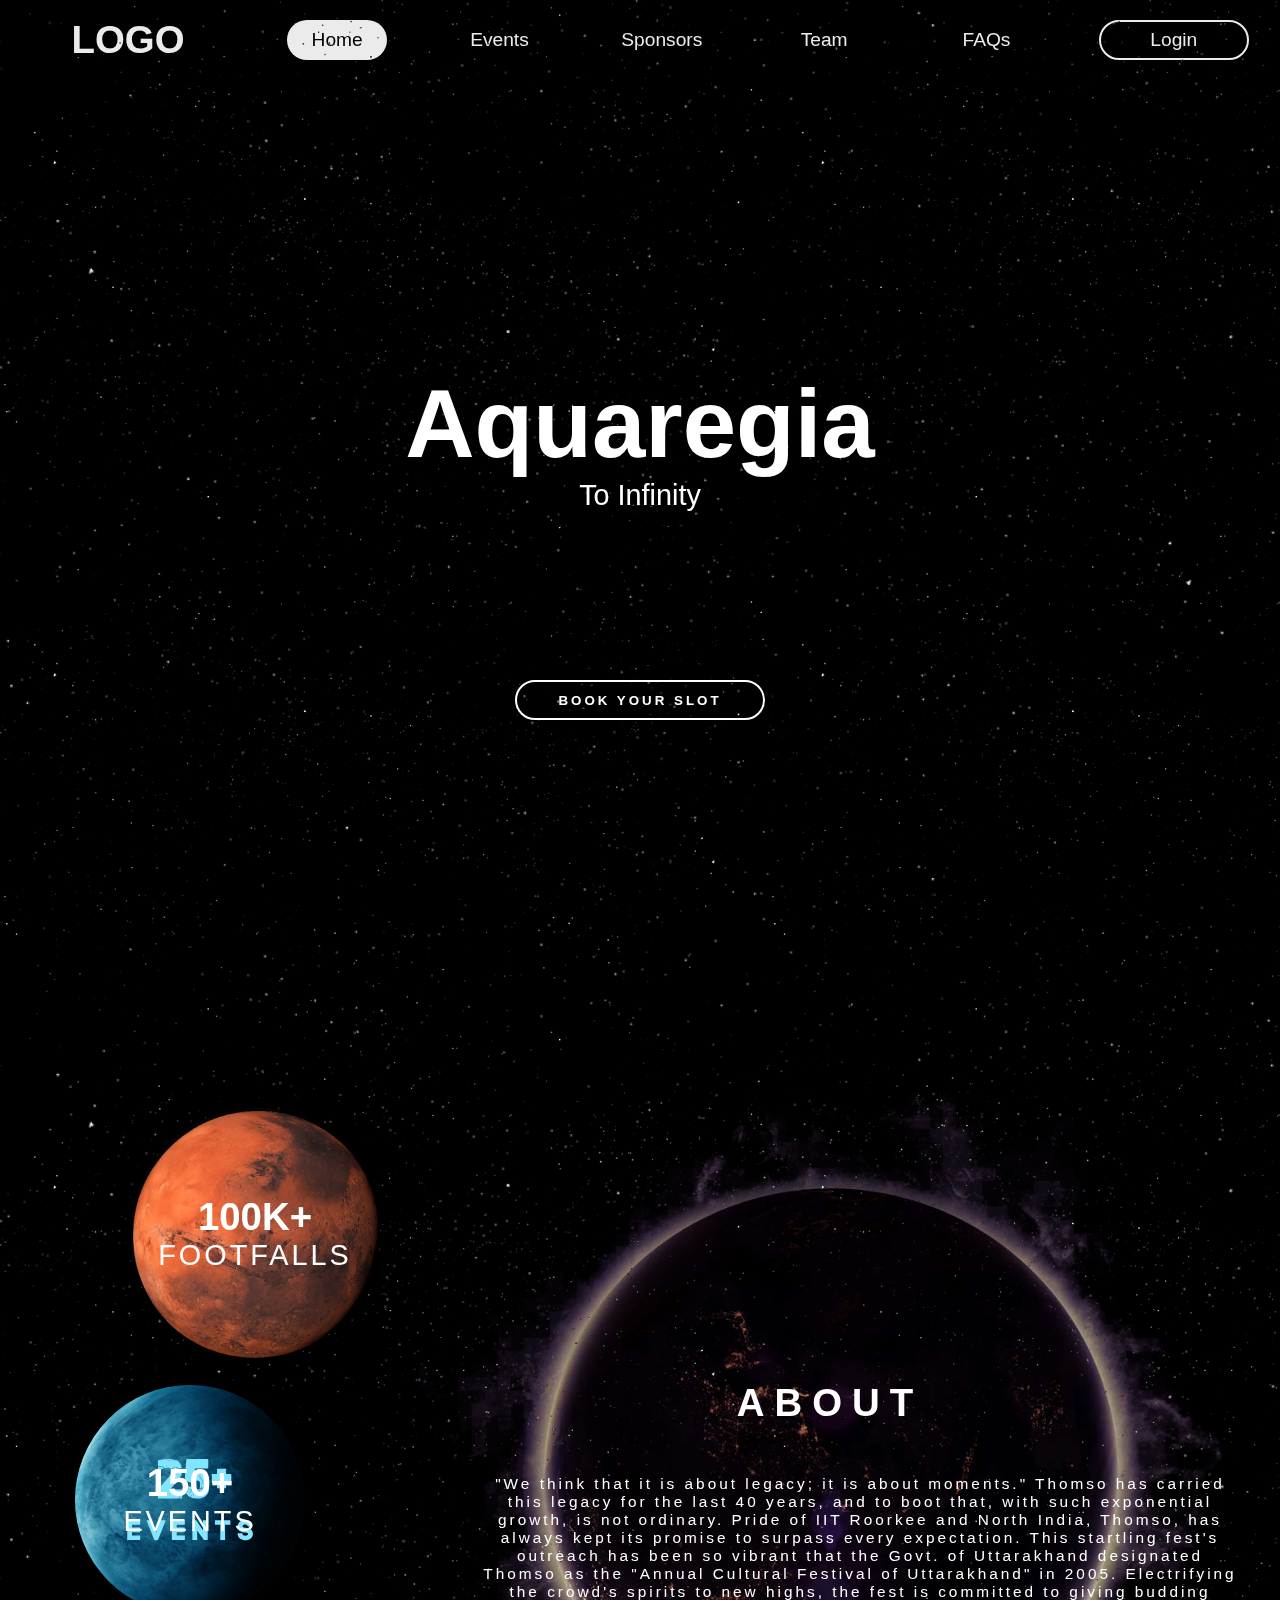
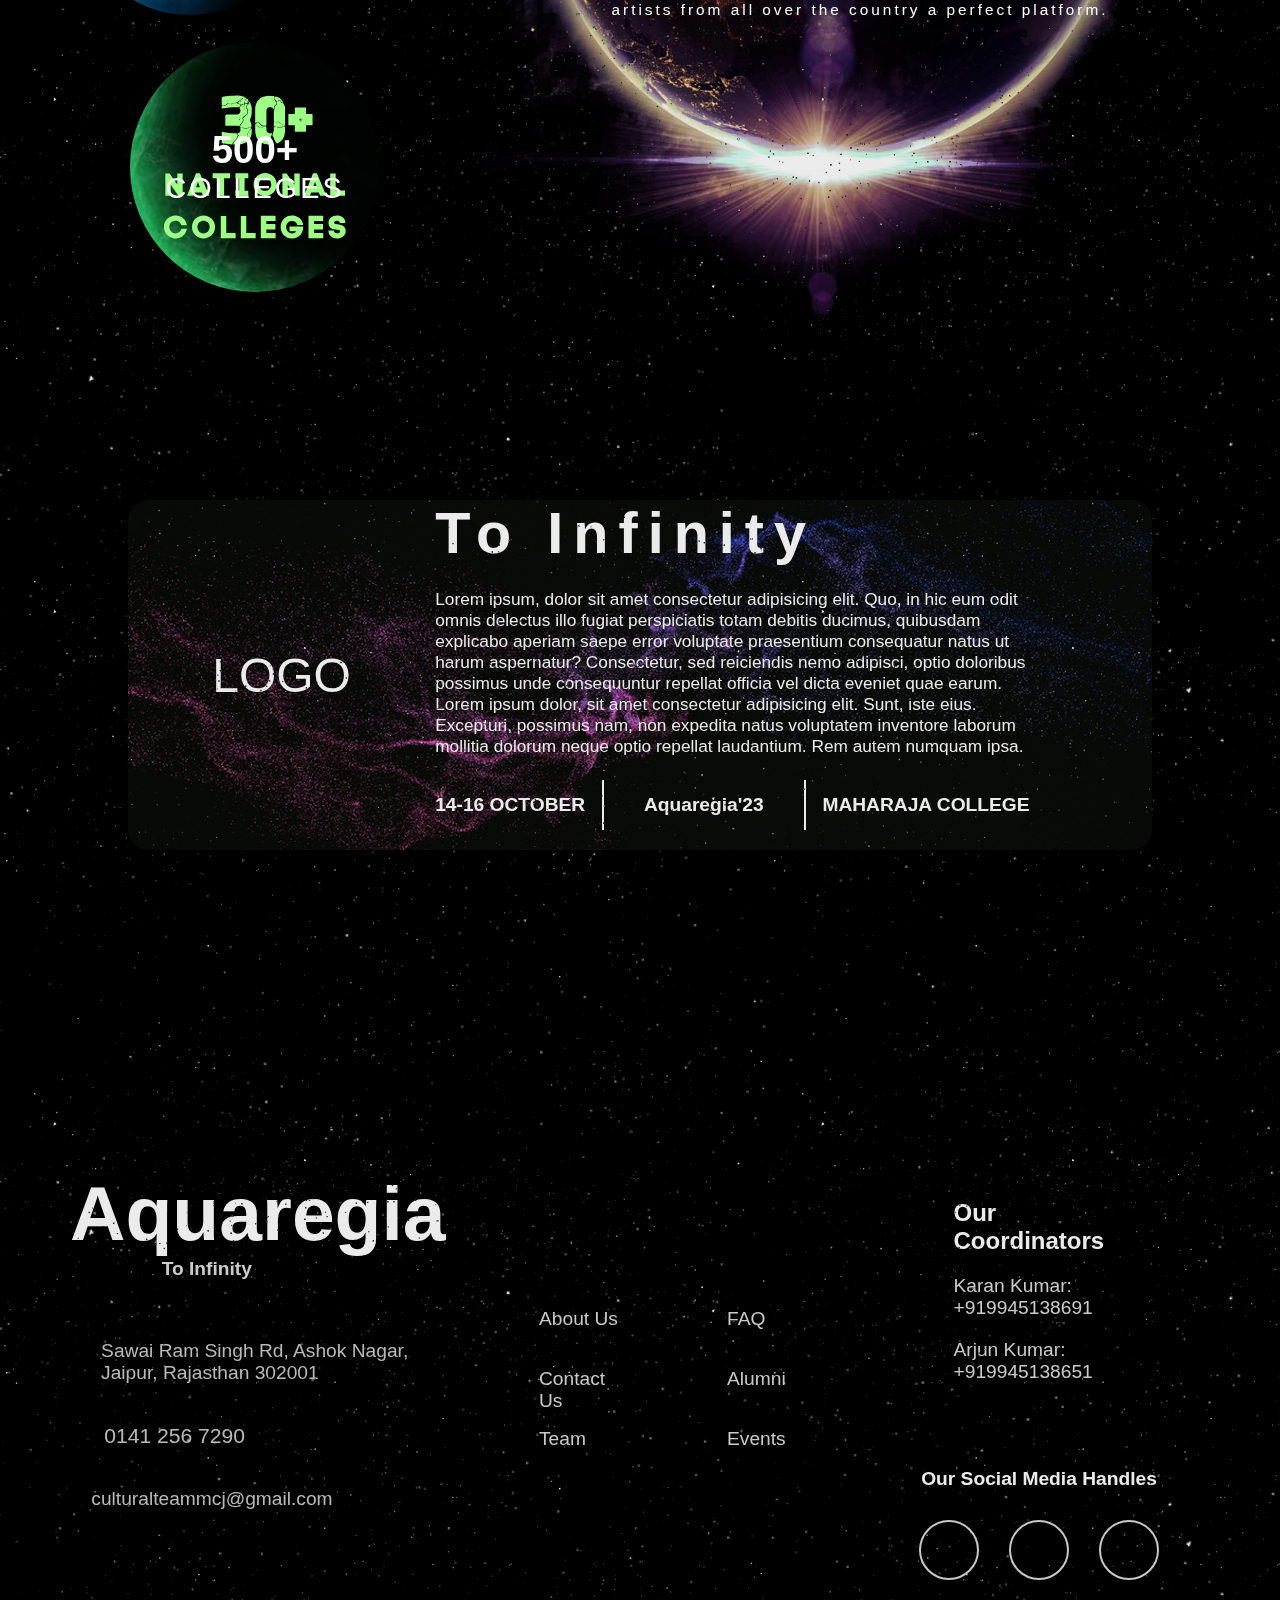
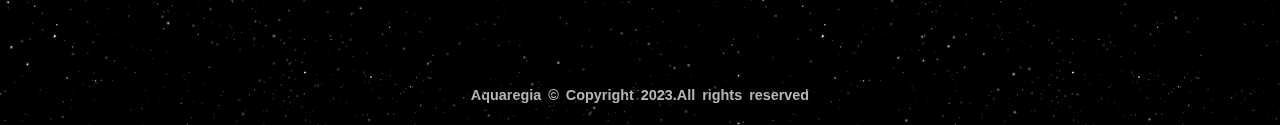
==== index.html @ 54df7da2 "Initial commit" ====
<!DOCTYPE html>
<html lang="en">

<head>
    <meta charset="UTF-8">
    <meta http-equiv="X-UA-Compatible" content="IE=edge">
    <meta name="viewport" content="width=device-width, initial-scale=1.0, user-scalable=no">
    <meta name="theme-color" content="black">
    <title>Aquaregia'23</title>
    <link rel="icon" type="image/x-icon" href="faviconjpground.png">
 
    <!-- stylesheet -->
    <link rel="stylesheet" href="style.css">
    <!-- fontawesome -->
    <link rel="stylesheet" href="https://use.fontawesome.com/releases/v5.15.4/css/all.css"
        integrity="sha384-DyZ88mC6Up2uqS4h/KRgHuoeGwBcD4Ng9SiP4dIRy0EXTlnuz47vAwmeGwVChigm" crossorigin="anonymous" />

    <link rel="stylesheet" href="https://fonts.googleapis.com/css?family=Sofia">
    <!-- swiper js -->
    <link rel="stylesheet"
  href="https://cdn.jsdelivr.net/npm/swiper@8/swiper-bundle.min.css"/>


</head>

<body>
    <div class="bodybackground" id="bodybackground"></div>
    <div class="bodyforeground" id="bodyforeground"></div>
    <header>
        <div id="preloader">
            <div id="infinity-logo"></div>
        </div>

       <!-- navbar section stars from here -->
        <nav id=navBar>
            <div class="logo">LOGO</div>
            <div class="tabs">
                <ul class="tabs_button">
                    <a href="index.html"><li id="home">Home</li></a>
                    <a href="events.html"><li id="events">Events</li></a>
                    <a href="sponsors.html"><li id="sponsors">Sponsors</li></a>
                    <a href="team.html"><li id="team">Team</li></a>
                    <a href="FAQs.html"><li id="faqs">FAQs</li></a>
                    <a href="login.html"><button class="loginbtn">Login</button></a>

                </ul>

                <div class="hamburger" id="hamburger">
                    <button id="hamburger-button" onclick="hamburgerMenu()">
                        <span class="burger-bar" id="burger-bar1"></span>
                        <span class="burger-bar" id="burger-bar2"></span>
                        <span class="burger-bar" id="burger-bar3"></span></button>
                </div>



            </div>
        </nav><!-- navbar section ends here -->
        <!-- mobile  toggle menu -->
        <div>
            <ul class="tabs_button2" id="tabs_button2">
                <a href="index.html"><li class="tabsbuttonclass" id="homeformobilenav">Home</li></a>
                <a href="events.html"><li class="tabsbuttonclass" id="eventsformobilenav">Events</li></a>
                <a href=""><li class="tabsbuttonclass" id="sponsorsformobilenav">Sponsors</li></a>
                <a href=""><li class="tabsbuttonclass" id="teamformobilenav">Team</li></a>
                <a href="FAQs.html"><li class="tabsbuttonclass" id="faqsformobilenav">FAQs</li></a>

                <div class="loginbtndiv">
                    <a href="login.html"><button class="loginbtnformobilenav">Login</button></a>
                </div>

            </ul>
        </div>
        <!-- mobile  toggle menu ends here-->
    </header> <!-- header ends here -->
    <main>
        <!-- Aquaregia title starts -->
        <div class="aquaregiaTitleContainer">
            <span id="aquaregiaTitle" >Aquaregia</span>
            <span id="toInfinity" >To Infinity</span>
            <div class="book-slot-btn-container">
            <button id="bookSlotBtn">BOOK YOUR SLOT</button></div>
        </div> <!-- Aquaregia title ends here -->


        <!-- About main container section gola -->
        <div class="aboutMainContainer">

            <div id="bigFlex">
                <div id="flex1" >
                    <div id="infoCircle1"><span>100K+</span>
                        <p>FOOTFALLS</p>
                    </div>
                </div>
                <div id="flex2" >
                    <div id="infoCircle2"><span>150+ </span>
                        <p>EVENTS</p>
                    </div>
                </div>
                <div id="flex3" >
                    <div id="infoCircle3"><span>500+ </span>
                        <p>COLLEGES</p>
                    </div>
                </div>
            </div> <!-- bigflex ends-->
            <!-- about gola -->
            <div id="about">
                <div id="aboutCircle"><span>ABOUT</span>
                    <p>"We think that it is about legacy; it is about moments." Thomso has carried this legacy for the
                        last 40 years, and to boot that, with such exponential growth, is not ordinary. Pride of IIT
                        Roorkee and North India, Thomso, has always kept its promise to surpass every expectation. This
                        startling fest's outreach has been so vibrant that the Govt. of Uttarakhand designated Thomso as
                        the "Annual Cultural Festival of Uttarakhand" in 2005. Electrifying the crowd's spirits to new
                        highs, the fest is committed to giving budding artists from all over the country a perfect
                        platform.</p>
                </div>
            </div><!-- about gola -->

        </div> <!-- About main container section gola -->
      
      

        <div class="two-Lines-About-Aquaregia-Theme-Container">
            <div class="two-Lines-Sub-Div">
                <div class="two-Lines-Sub-Div-Logo">LOGO</div>
                <div class="two-Lines-Sub-Div-Description-main-div">
                    <p id="two-Lines-Sub-Div-Title">To Infinity</p>
                    <p id="two-Lines-Sub-Div-Description">Lorem ipsum, dolor sit amet consectetur adipisicing elit. Quo,
                        in hic eum odit omnis delectus illo fugiat perspiciatis totam debitis ducimus, quibusdam
                        explicabo aperiam saepe error voluptate praesentium consequatur natus ut harum aspernatur?
                        Consectetur, sed reiciendis nemo adipisci, optio doloribus possimus unde consequuntur repellat
                        officia vel dicta eveniet quae earum. Lorem ipsum dolor, sit amet consectetur adipisicing elit.
                        Sunt, iste eius. Excepturi, possimus nam, non expedita natus voluptatem inventore laborum
                        mollitia dolorum neque optio repellat laudantium. Rem autem numquam ipsa.</p>
                    <ul id="two-Lines-Sub-Div-ul">
                        <li id="two-Lines-Sub-Div-li1">14-16 OCTOBER</li>
                        <li id="two-Lines-Sub-Div-li2">Aquaregia'23</li>
                        <li id="two-Lines-Sub-Div-li3">MAHARAJA COLLEGE</li>
                    </ul>
                </div> <!-- two-Lines-Sub-Div-Description-main-div -->
            </div> <!-- two-Lines-Sub-Div -->
        </div> <!-- two-Lines-About-Aquaregia-Theme-Container -->
 
    </main>
    <footer>
        <!-- footer stars from here -->
        <button class="fas" id="backtotopbutton" onclick="scrolltoTopfunction()">
            <!-- &#8593;-->
        </button>

        <div class="footer-container">
            <div class="footer-top">
            <div class="aquaregia-details-container">
                <div class="aquaregia-title-div"><article>Aquaregia</article><p>To Infinity</p></div>
                <div class="location-div"><i class="fas fa-map-marker-alt"></i><a href="https://www.google.com/maps/dir//google+maps+maharaja+college+jaipur/data=!4m6!4m5!1m1!4e2!1m2!1m1!1s0x396db7d096b8b3a7:0xb424aabfef8c1132?sa=X&ved=2ahUKEwj88ubt5p38AhXkSGwGHWy2AkgQ9Rd6BAhcEAQ" target="_blank">Sawai Ram Singh Rd, Ashok Nagar, Jaipur, Rajasthan 302001</a></div>
                <div class="call-div"><i class="fas fa-phone-alt"></i><a href="tel:+9101412577290">0141 256 7290</a></div>
                <div class="gmail-div"><a href="mailto:culturalteammcj@gmail.com"><i class="far fa-envelope">&nbsp;&nbsp;&nbsp;&nbsp;</i>culturalteammcj@gmail.com</a></div>
            </div>

            <div class="footer-tabs-container">
                 <ul>
                    <li><a href="About Us/aboutus.html" target="_blank">About Us</a></li>

                    <li ><a href="FAQs.html"target="_blank">FAQ</a></li>

                    <li><a href="" target="_blank">Contact Us</a></li>
                    <li class="repeated-tabs"><a href="" target="_blank">Alumni</a></li>


                    <li class="repeated-tabs"><a href="Team/team.html"target="_blank">Team</a></li>
                    <li class="repeated-tabs"><a href="events.html"target="_blank">Events</a></li>
                 </ul>
            </div>
            <div class="social-media-container">
                <div class="coordinators-container">
                       <p class="coordinators-heading-text">Our Coordinators</p>
                        <p class="coordinators-name">Karan Kumar: </p>
                        <article class="number">+919945138691</article>
                        <p class="coordinators-name">Arjun Kumar: </p>
                        <article class="number">+919945138651</article>
                </div>

                <div class="social-media-logo-container-mini">
                    <article class="social-media-heading-text">Our Social Media Handles</article>
                <div class="social-media-gola">
                <a href=""><div class="social-media-logo youtube">
                    <i class="fab fa-youtube"></i>
                </div></a>
                <a href=""><div class="social-media-logo instagram">
                    <i class="fab fa-instagram"></i>
                </div></a>
                <a href=""><div class="social-media-logo facebook">
                    <i class="fab fa-facebook"></i>
                </div></a>
            </div>
        </div>
              

            </div>
        </div>
        <div class="footer-bottom">
            <article>Aquaregia &#169; Copyright 2023.All rights reserved</article>
        </div>
        </div>
    </footer> <!-- footer ends from here -->

</body>
<script src="script.js"></script>

<script>
    AOS.init();
  
</script>


</html>
---- style.css ----
* {
    box-sizing: border-box;
    margin: 0;
    padding: 0;
}

*::selection {
    background-color: transparent;
}

*::-moz-selection {
    background: transparent;
}
 
* {
    -webkit-user-select: none;
    -moz-user-select: none;
    -ms-user-select: none;
    user-select: none;

}

* {
    -webkit-tap-highlight-color: transparent;
}

html {
    font-size: 62.5%;
    scroll-behavior: smooth;
}
:root{
    font-family: Whitney, -apple-system, BlinkMacSystemFont, Segoe UI, Roboto, Helvetica, Arial, sans-serif;
    cursor:default;
}

body {
    z-index: 1;
    background-color: rgba(0, 0, 0, 0.034);
    overflow-x: hidden;
    background-size: 60%;
    position: relative;
    height: 100%;
}
.bodyforeground{
    position: absolute;
    left: 0px;
    top: 0px;
    background-color: rgba(0, 0, 0, 0);
    z-index: 0;
    width: 100%;
    height: 100%;
    background-image: url(Stars-background-dark-png.png);
    background-size: 60%;
}
.bodybackground{
    position: absolute;
    left: 0px;
    top: 0px;
    background-color: rgb(0, 0, 0);
    z-index: -1;
    width: 100%;
    height: 100%;
    background-image: url(Stars-background-dark-png.png);
    background-size: 100%;
}
 #preloader {
    background-color: black;
    height: 100%;
    width: 100%;
    position: fixed;
    z-index: 99999;
    display: flex;
    align-items: center;
    justify-content: center;
    overflow-y: hidden;
} 
#infinity-logo{
    background-image: url(infinity-logo-png.svg);
    background-size: 100%;
    background-repeat: no-repeat;
    background-position: center ;
    /* mix-blend-mode: difference; */
    width: 100px;
    height: 100px;
    
    /* background-color: red; */

    
    /* filter:drop-shadow(0px 0px 2px rgb(214, 202, 250))
    drop-shadow(0px 0px 5px rgb(151, 116, 255))
    drop-shadow(0px 0px 10px rgb(116, 71, 251))
    drop-shadow(0px 0px 15px rgba(64, 0, 255, 0.81)); */
}

/* after clicking hamburger icon scrolling will disable */
.stopscrolling{
    overflow: hidden;
}
/* after clicking hamburger icon scrolling will disable */

#navBar {
    display: flex;
    flex-direction: row;
    height: 80px;
}
.logo {
    width: 20%;
    display: flex;
    align-items: center;
    justify-content: center;
    font-size: 4rem;
    font-family: Whitney, -apple-system, BlinkMacSystemFont, Segoe UI, Roboto, Helvetica, Arial, sans-serif;
    font-weight: 600;
    color: white;
}

.tabs {
    background-color: transparent;
    width: 80%;
    height: 100%;
}
.tabs_button {
    display: flex;
    align-items: center;
    justify-content: space-around;
    text-align: center;
    height: 100%;
    background-color: transparent;
    text-decoration: none;
    list-style: none;
    font-size: 2rem;
    font-family: Whitney, -apple-system, BlinkMacSystemFont, Segoe UI, Roboto, Helvetica, Arial, sans-serif;
    cursor: pointer;
    color: white;
}
.tabs_button a{
    text-decoration: none;
    color: white;
}
.tabs_button2 a{
    text-decoration: none;
    color: white;
}
.tabs_button2 {
    display: none;
}

.tabs_button li {
    padding: 5px 15px;
    background-color: transparent;
    height: 40px;
    width: 100px;
    text-align: center;
    display: flex;
    align-items: center;
    justify-content: center;
}

#home{
    background-color: white;
    color: black;
    border-radius: 20px;
}
.tabs_button li:hover {
    background-color: white;
    color: black;
    border-radius: 20px;
}
.tabs_button2 li:hover {
    background-color: #ddd;
    color: black;
    border-radius: 20px;
}

.loginbtn {
    font-size: 2rem;
    border: 2px solid white;
    border-radius: 20px;
    height: 40px;
    width: 150px;
    color: white;
    background-color: transparent;
}

.loginbtn:hover {
    background-color: white;
    color: black;
}

.aquaregiaTitleContainer {
    display: flex;
    flex-direction: column;
    align-items: center;
    justify-content: center;
    height: 80vh;
    background-image: url(infinity-sign-pc.gif);
    background-repeat: no-repeat;
    background-size: 100%;
    background-position: center;
    mix-blend-mode:lighten;
    position: relative;
}

#aquaregiaTitle {
    font-size: 10rem;
    color: white;
    font-weight: 800;
    mix-blend-mode: difference;
    
}

#toInfinity {
    font-size: 3rem;
    font-weight: 500;
    color: white;
    mix-blend-mode: difference;
}

.book-slot-btn-container{
    position: absolute;
    bottom: 0;
    height: 200px;
    width: 100%;
    display: flex;
    align-items: center;
    justify-content: center;
}
#bookSlotBtn {
    width: 250px;
    height: 40px;
    background-color: transparent;
    border: 2px solid white;
    border-radius: 20px;
    letter-spacing: 3px;
    color: white;
    transition-duration: .2s;
    font-weight: 600;
    mix-blend-mode: difference;
}

#bookSlotBtn:hover {
    background-color: white;
    color: black;
    transform: scale(1.05);

}

.aboutMainContainer {
    margin-top: 300px;
    width: 100%;
    height: 800px;
    display: flex;
}



#bigFlex {
    display: flex;
    flex-direction: column;
    width: 40%;
    height: 100%;


}

#flex1,
#flex3 {
    height: 33.33%;
    display: flex;
    align-items: center;
    justify-content: flex-end;
}

#flex2 {
    height: 33.33%;
    align-items: center;
    display: flex;
    justify-content: center;
    overflow: visible;
    z-index: 99;
}


#infoCircle1{
    background-image: url(redPlanet\ \(2\).svg);
    background-position: center;
    background-size: 103%;
    background-repeat: no-repeat;
    /* border: 10px solid black; */
}
#infoCircle2{
    background-image: url(bluePlanet.svg);
    background-position: center;
    background-size: 105%;
    background-repeat: no-repeat;
    border: 10px solid black;
}
#infoCircle3{
    background-image: url(greenPlanet.svg);
    background-position: center;
    background-size: 120%;
    background-repeat: no-repeat;
    /* border: 10px solid rgb(229, 0, 0); */
}
#infoCircle1 ,
#infoCircle2 ,
#infoCircle3  {
    height: 250px;
    width: 250px;
    backdrop-filter: blur(7px);
    background-color:rgba(250, 250, 250, 0.015);
    text-align: center;
    display: flex;
    flex-direction: column;
    align-items: center;
    justify-content: center;
    border-radius: 50%;
    transition-duration: .5s;
}
#infoCircle1:hover {
    transform:translate(-10px,-10px);
    transition-duration: .5s;
}
#infoCircle2:hover {
    transform:translate(-10px,0px);
    transition-duration: .5s;
}
#infoCircle3:hover  {    
    transform:translate(-10px,10px);
    transition-duration: .5s;

}
#infoCircle1 span,
#infoCircle2 span,
#infoCircle3  span{
    font-size: 4rem;
    font-weight: 700;
    color: white;
}
#infoCircle1 p,
#infoCircle2 p,
#infoCircle3 p{
    font-size: 3rem;
    letter-spacing: 3px;
    font-weight: 500;
    color: white;
}

#about {
    width: 80%;
    height: 100%;
    display: flex;
    align-items: center;
    justify-content: center;

}

#aboutCircle {
   
    height: 900px;
    width: 900px;
    border-radius: 50%;
    display: flex;
    flex-direction: column;
    align-items: center;
    justify-content: center;
    transition-duration: .5s;
    position: relative;
    text-align: center;
   
}

#aboutCircle:hover{
    transform: scale(1.1);
    transition-duration: .5s;
    /* rotate: -5deg; */
    
}
#aboutCircle::before{
    content:"";
    height:100%;
    width:100%;
    border-radius: 50%;
    transition-duration: .5s;
    position: absolute;
    z-index: -1;
    background-image: url(pngwing.com.png);
    background-position: center;
    background-size: cover;
    background-repeat: no-repeat;

}

@keyframes blackHoleSpin{
    0%{
        transform:  rotate(0deg);
    }
    100%{
        transform: rotate(360deg);
    }
}
#aboutCircle:hover::before{
    transform: scale(1.1);
    transition-duration: .5s;
    rotate: -2deg;
        animation: blackHoleSpin 400s linear infinite;
    animation-fill-mode: forwards;
}
#aboutCircle span{ 
    font-size: 4rem;
    font-weight: 800;
    color: white;
    margin-bottom: 50px;
    letter-spacing: 10px;
}
#aboutCircle p{
    font-size: 1.6rem;
    padding-left: 100px;
    padding-right: 40px;
    color: white;
    font-weight: 100;
    letter-spacing: 3px;
 }

.majorAttractionsMaincontainer{
    width: 100%;
    height: fit-content;
    margin-top: 200px;
    padding-right: 40px;
}

#major-attraction-smallnavbar::-webkit-scrollbar{
    display: none;
}
#navbar-tabs::-webkit-scrollbar{
    display: none;
}
#major-attraction-smallnavbar{
    scrollbar-width: none;
    -ms-overflow-style: none;
}
#navbar-tabs{
    display: flex;
    align-items: center;
    justify-content: space-evenly;
    list-style: none;

    scrollbar-width: none;
    -ms-overflow-style: none;
}
#navbar-tabs li{
    font-size: 2.5rem;
    color: white;
    font-weight: 200;
    padding: 2px 15px;
    cursor: pointer;
    border: 1px solid transparent;
    border-radius: 0;
}
#navbar-tabs li:hover{
    border: 1px solid white;
    color: white;

}


#attraction-slider{
margin-top: 34px;
    height: 100%;
    display: flex;
    align-items: center;
    justify-content: space-evenly;
    overflow-x: scroll;
    gap: 30px;
    scroll-snap-type: x mandatory;
    scrollbar-width: none;
    -ms-overflow-style: none;
}

.image-div{
   width: fit-content;
   height: fit-content;
   scroll-snap-align: start;
}
.image-div img{
    height: 300px;
    transition-duration: 0.3s;
   
}
.image-div img:hover{
    transform:scale(1.05);
   
}
#attraction-slider::-webkit-scrollbar{
    display: none;
}
.active-tab{
    border: 1px solid white;
    color: white;
}
.two-Lines-About-Aquaregia-Theme-Container{
    margin-top: 200px;
  
    height: fit-content;
    display: flex;
    align-items: center;
    justify-content: center;
    width: 100%;
}
.two-Lines-Sub-Div{
    width: 80%;
    height: 350px;
    border-radius: 20px;
    background-image: url(pawel-czerwinski-W10XfpqLu4Y-unsplash.jpg);
    background-size: cover;
    background-position: center;
    display: flex;

}
.two-Lines-Sub-Div-Logo{
    width: 30%;
    font-size: 5rem;
    display: flex;
    align-items: center;
    justify-content: center;
    color: white;
}
.two-Lines-Sub-Div-Description-main-div{
    width: 60%;
    display: flex;
    flex-direction: column;
    justify-content: space-between;
    padding-right: 20px;
    padding-bottom: 20px;
   

}
#two-Lines-Sub-Div-Title{
    font-size: 6rem;
    width: 100%;
    color: white;
    font-weight: 600;
   font-family:Impact, Haettenschweiler, 'Arial Narrow Bold', sans-serif;
   letter-spacing: 10px;
  
}
#two-Lines-Sub-Div-Description{
    font-size: 1.8rem;
    color: white;
}
#two-Lines-Sub-Div-ul{
    list-style: none;
    display:flex;
    font-size: 2rem;
    color: white;
    justify-content: space-between;
    font-weight:700;
    width: 100%;
    height: 50px;
    align-items: center;
}
#two-Lines-Sub-Div-ul li{
    height: 100%;
    text-align: center;
    display: flex;
    align-items: center;
}
#two-Lines-Sub-Div-li1{
    padding-left: 0px;
}
#two-Lines-Sub-Div-li2{
    border-left: 2px solid white;
    border-right: 2px solid white;
      padding: 0px 40px;
}
footer{
    /* background-image: url(kasra-assadian-QTiQ4ujnKeg-unsplash.jpg); */
    background-repeat: no-repeat;
    background-size: cover;
    background-position: center;
}
.footer-container{
    margin-top: 200px;
    width: 100%;
    height: 75vh;
    display: flex;
    flex-direction: column;
    padding: 0px 70px;
    /* backdrop-filter: blur(5px); */
}
.footer-top{
    width: 100%;
    height: 95%;
    display: flex;
    flex-direction: row;
    align-items: center;
    justify-content: space-between;
    padding-top: 50px;

}
.aquaregia-details-container{
    display: flex;
    flex-direction: column;
    width: 30%;
    height: 100%;
    gap: 40px;
}
.aquaregia-title-div{
    width: 100%;
    height: 200px;
    display: flex;
    flex-direction: column;
    align-items: flex-start;
    justify-content: flex-end;
    padding-bottom: 20px;
    
}
.aquaregia-title-div article{
    width: 100%;
    font-size: 8rem;
    color: white;
    font-weight: 800;
    color: rgb(255, 255, 255);
}
.aquaregia-title-div p{
    width:80%;
    display: flex;
    align-items: center;
    justify-content: center;
    font-size: 2rem;
    font-weight: 700;
    color: #ddd;
}
.location-div{
    width: 100%;
    display: flex;
    height: fit-content;
}
.location-div a{
    text-decoration:none ;
    font-size: 2rem;
    color: rgb(201, 201, 201);
    width: fit-content;

}
.location-div a:hover{
    text-decoration: underline;
    color: white;
}

.location-div i,.call-div i,.gmail-div i{
    width: 10%;
    height: fit-content;
    font-size: 2rem;
    color: white;
}

.call-div{
    width: 100%;
    display: flex;
    align-items: center;
}
.call-div a{
    text-decoration: none;
    font-size: 2.2rem;
    color: rgb(201, 201, 201);
}
.call-div a:hover{
    text-decoration:underline;
    color: white;
}
.gmail-div{
    width: 100%;
    align-items: center;

}
.gmail-div a{
    text-decoration: none;
    color: rgb(201, 201, 201);
    font-size: 2rem;
}
.gmail-div a:hover{
    text-decoration:underline;
    color: white;
}
.footer-tabs-container{
    width: 40%;
    height: 100%;
    display: flex;
    align-items: center;
    justify-content: center;
    padding-left:80px ;
}
.footer-tabs-container ul{
    width: 100%;
    display: flex;
    align-items: center;
    justify-content: space-between;
    flex-wrap: wrap;
    gap: 0px;
}
.footer-tabs-container ul li{
    list-style: none;
    width: 50%;
    display: flex;
    align-items: center;
    justify-content: center;
    margin: 15px 0px;
 
}
.footer-tabs-container ul li a{
    width: 50%;
    height: 30px;
    color: rgb(201, 201, 201);
    text-decoration: none;
    font-size: 2rem;
    font-weight: 500;
    position: relative;
}
.footer-tabs-container ul li a:before{
    content: "";
    height: 1px;
    background-color: rgb(215, 215, 215);
    position: absolute;
    width: 100px;
    left: 0;
    bottom: 0;
    transform: scale(0);
    transition-duration: .5s;
    transform-origin: left;
}
.footer-tabs-container ul li a:hover{
    color: white;
}
.footer-tabs-container ul li a:hover::before{
    transform: scale(1);
    transition-duration: .5s;
}



.social-media-container{
    width: 30%;
    height: 100%;
    display: flex;
    flex-direction:column;
    align-items: center;
    justify-content: center;
}
.coordinators-container{
    width: 100%;
    height: 50%;
    width:100%;
    display: flex;
    flex-direction: column;
    align-items:center;
    justify-content: flex-end;
}

.coordinators-heading-text{
    color: white;
    font-size: 2.5rem;
    font-weight: 600;
    width: 50%;

}
.coordinators-name{
    color: #ddd;
    font-size: 2rem;
    width: 50%;
    padding-top: 20px;

}
.number{
    color: #ddd;
    font-size: 2rem;
    width: 50%;

}
.social-media-container a{
    text-decoration: none;
}

.social-media-logo i{
    color: rgb(200, 200, 200);
    font-size: 2rem;
}
.social-media-logo{
    width: 60px;
    height: 60px;
    display: flex;
    align-items: center;
    justify-content: center;
    border-radius: 50%;
    border: 2px solid rgb(200, 200, 200);
    position: relative;

}
.social-media-heading-text{
    font-size: 2rem;
    font-weight: 600;
    color: white;
}
.social-media-logo-container-mini{
    display: flex;
    flex-direction: column;
    width: 100%;
    height: 50%;
    align-items: center;
    justify-content: center;
    gap: 30px;
}
.social-media-gola{
    display: flex;
    align-items: center;
    justify-content: center;
    gap: 30px;
}
.youtube:hover{
    background-color:	#FF0000;
}
.instagram:hover{
    background: linear-gradient(45deg,#405de6,#5851db,#833ab4,#c13584,#e1308c,#fd1d1d);
}
.facebook:hover{
    background-color: #2b4170;
    background: -moz-linear-gradient(top, #3b5998, #2b4170);
    background: -ms-linear-gradient(top, #3b5998, #2b4170);
    background: -webkit-linear-gradient(top, #3b5998, #2b4170);
}
.footer-bottom{
    width: 100%;
    height: 5%;
    display: flex;
    align-items: center;
    justify-content: center;
    padding: 30px;
}
.footer-bottom article{
    font-size: 1.5rem;
    color: rgb(197, 197, 197);
    font-weight: 700;
    word-spacing: 3px;
}
.hamburger{
    display: none;
}



#backtotopbutton{
    display: none;
    position: fixed;
    right: 20px;
    bottom: 20px;
    border-radius: 50%;
    border: none; 
    width: 8.5rem;
    height:8.5rem;
    font-size: 3rem;
    cursor: pointer;
    color: white;
    background-color: transparent;
    background-image: url(rocket-icon.svg);
    background-size: contain;
    font-family: Whitney, -apple-system, BlinkMacSystemFont, Segoe UI, Roboto, Helvetica, Arial, sans-serif;
    -webkit-font-smoothing: antialiased;
    /* box-shadow: 0px 5px 10px rgba(0, 0, 0, 0.585) ; */
    filter: drop-shadow(5px 10px 1px black);
    z-index: 101;
    text-align: center;
    transition: all .4s;
    
}

#backtotopbutton:hover{
    transform: translate(0px,-20px);
}
.major-attraction-title-for-mobile-div{
    width: 100%;
    height: fit-content;
    display: flex;
    align-items: center;
    justify-content: center;
    display: none;

}
#major-attraction-title-for-mobile{
    font-size: 3rem;
    color: white;
}
/* responsive code below*/
@media screen and (max-width:1920px) {
    html {
        font-size: 60%;
    }
    .bar1{
        -webkit-animation: slideranimation 20s ease-in-out infinite alternate;
        animation: slideranimation 20s ease-in-out infinite alternate;
    }
    .bar2{
        -webkit-animation: slideranimation2 20s ease-in-out infinite alternate;
        animation: slideranimation2 20s ease-in-out infinite alternate;
    }
    @keyframes slideranimation2 {
        0% {
            -webkit-transform: translateX(0);
            transform: translateX(0);
        }
        100% {
            -webkit-transform: translateX(-35%);
            transform: translateX(-35%);
        }
    }
    @keyframes slideranimation {
        0% {
            -webkit-transform: translateX(-35%);
            transform: translateX(-35%);
        }
        100% {
            -webkit-transform: translateX(0);
            transform: translateX(0);
        }
    }
}

@media screen and (max-width:1200px) {
    html {
        font-size: 60%;
    }
   
    #navbar-tabs{
        display: flex;
        align-items: center;
        justify-content: center;
        list-style: none;
        gap: 15px;

    }
    .two-Lines-Sub-Div{
        height: 400px;
    }
    .coordinators-heading-text{
        color: white;
        font-size: 2.5rem;
        font-weight: 600;
        width: 70%;
    
    }
    
}

@media screen and (max-width:998px) {
    html {
        font-size: 55%;
    }
    #navBar{
       position: relative;
    }
    .hamburger{
        /* display: block; */
        position: absolute;
        top: 0;
        right: 0;
        width: 10%;
        height: 100%;
        display: flex;
        align-items: center;
        justify-content: center;
        z-index: 9999;
    }
    #hamburger-button{
        font-size: 3rem;
        font-weight: 800;
        width: 4.5rem;
        height: 3.5rem;
        background-color: transparent;

        border: none;
        display: flex;
        flex-direction: column;
        align-items: center;
        justify-content: space-between;
    }
    .burger-bar{
        width: 100%;
        height:5px;
        background-color: white;
        border-radius: 0px;
        transition-duration: .3s;
    }
    .hamburger-animation1{
        transform: rotate(45deg);
        transition-duration: .3s;
        transform-origin: left;
        background-color: white;
    }
    .hamburger-animation2{
        width: 0;
        background-color: white;
        
    }
    .hamburger-animation3{
        transform: rotateZ(-45deg);
        transform-origin: left;
        transition-duration: .3s;
        background-color: white;
    
    }
    
 

   
   .tabs_button{
    display: none;
   }
   .tabs_button2{
    z-index: 999;
    padding-top:100px;
    height: 100%;
    width: 100%;
    position: fixed;
    top: 0;
    right: 0;
    display: none;
    background-color: black;
    color: white;
    text-decoration: none;
    list-style: none;
    font-size: 2rem;
    cursor: pointer;
    animation: dropdownlist .3s linear;
    
   }
   @keyframes dropdownlist {
    0% {
        height: 0;
    }
    
}
   .show{
    display: block;
   }
 
   .tabsbuttonclass{
    text-align: center;
    height: 40px;
    width: 100px;
    margin: auto;
    display: flex;
    align-items: center;
    justify-content: center;
    margin-top: 30px;
    color: white;
    animation: tabsdelay .2s ease;
    display: none;
   }
   @keyframes tabsdelay{
    0%{
    margin: -500px;
    /* display: none; */
   }
}
   .showmobiletabs{
    display: flex;
   }
   .loginbtndiv{
    margin-top: 30px;
    width: 100%;
    display: flex;
    align-items: center;
    justify-content: center;
   }
   .loginbtnformobilenav{
    font-size: 2rem;
    border: 2px solid white;
    border-radius: 20px;
    height: 40px;
    width: 150px;
    background-color: transparent;
    color: white;
   }
   .loginbtnformobilenav:hover{
    background-color: white;
    color: black;
   }
   #homeformobilenav{
    background-color: white;
    color: black;
    border-radius: 20px;
   }
   .aquaregiaTitleContainer{
    background-image: url(infinity-sign-gif-mobie.gif);
   }
    .aboutMainContainer {
        flex-direction: column-reverse;
        height: fit-content;
        width: 100%;
    }
    #about {

        width: 100%;
        display: flex;
        align-items: center;
        justify-content: center;
      

    }
    #bigFlex {
        display: flex;
        flex-direction: row;
        width: 100%;
        height: 400px;
    }
    #flex1,#flex2,#flex3{
        
        height: 100%;
        width: 33.33%;
    }
    #flex1,#flex3{
        display: flex;
        flex-direction: column;
        justify-content: flex-start;
    }
    #flex2{
    display: flex;
    flex-direction: column;
    justify-content: flex-end;
    }
    .footer-top{
        flex-direction: column;
        height: fit-content;
    }
    .aquaregia-details-container{
        width: 100%;
        height: fit-content;

        gap: 20px;
    }
    .aquaregia-title-div{
     
        display: flex;
        align-items: center;
        justify-content: center;
        height: fit-content;
    }
    .aquaregia-details-container i{
        width: 50px;
    }
   
    .aquaregia-title-div article,.aquaregia-title-div p{
        width: 100%;

        text-align: center;
    }
    .footer-tabs-container{
        width: 100%;
        height: fit-content;
        padding: 20px 0px;
        align-items: center;
        justify-content: center;
        order: 1;
       
    }
    .footer-tabs-container ul{
        padding: 20px 0px;
        width: 100%;
        flex-direction: row;
        align-items: center;
        justify-content: center;
        padding:10px 0px;
        gap: 50px;


    }
    .footer-tabs-container ul li{
        width: fit-content;
        margin: 0;
    }
    
    .footer-tabs-container ul li a{
        padding: 0;
        width:fit-content;
        height: fit-content;
        text-align: center;
    }
    .footer-tabs-container ul .repeated-tabs{
        display: none;
        width: 0;
    }
    .footer-tabs-container ul li a:before{
        width: 0px;
        height: 0px;

      
    }
    .social-media-container{
        width: 100%;
        height: fit-content;

    }
    .coordinators-container{

        height: fit-content;
        padding: 20px 0;
    }
    .coordinators-heading-text{
        width: 100%;
        height: fit-content;
        text-align: center;
    }
    .coordinators-name{
        width: 100%;
        text-align: center;
        font-weight: 700;

    }
    .number{
        width: 100%;
        text-align: center;
        font-weight: 100;
    }
    .social-media-logo-container-mini{
        padding: 20px 0;
    }
    .footer-bottom{
        width: 100%;
    }
.social-media-heading-text{
    display: none;
}
}

@media screen and (max-width:768px) {
    html {
        font-size: 50%;
    }
    .book-slot-btn-container{
        padding: 50px;
        align-items: flex-start;
    }
    #about {
        width: 100%;
        height:800px;
        position: relative;
    }
    .aquaregiaTitleContainer {
        background-size: 100vh;
        
    }
    .aboutMainContainer {
        margin-top: 150px;
        flex-direction: column-reverse;
        height: fit-content;
        width: 100%;
    }
    #aboutCircle {
   position: absolute;
        height: 650px;
        width: 650px;
        left: -260px;
        padding-left: 200px;
        padding-right: 50px;


    }
    #bigFlex {
        display: flex;
        flex-direction: column;
        height: 100%;
        width: 100%;

    }
    #flex1,#flex2,#flex3{
        height: 33.33%;
        width: 100%;
        overflow: hidden;
       
    }
   
   
    
    #infoCircle1 ,
    #infoCircle3{
        margin-left: 550px;
        padding-right: 90px;
    }
    #infoCircle2{
        margin-right: 550px;
        padding-left: 90px;
    }
    #infoCircle1 ,
    #infoCircle2 ,
    #infoCircle3{
    height: 300px;
    width: 300px;
}
    .two-Lines-Sub-Div{
    height: 600px;
    flex-direction: column;
    align-items: center;
    justify-content: space-between;
    }
    .two-Lines-Sub-Div-Logo{
        height: 30%;
        width: 100%;
    }
    .two-Lines-Sub-Div-Description-main-div{
        height: 70%;
        width: 100%;
        padding: 40px;
        
    }
    #two-Lines-Sub-Div-Title{
        text-align: center;
    }
    #two-Lines-Sub-Div-Description{
        text-align: center;
    }
    #two-Lines-Sub-Div-ul{
        flex-direction: column;
        height: fit-content;
        gap: 10px;
    }
    #two-Lines-Sub-Div-ul #two-Lines-Sub-Div-li2{
        border: none;
    }
    #two-Lines-Sub-Div-ul #two-Lines-Sub-Div-li3{
        display: none;
    }
    .majorAttractionsMaincontainer{
        margin-top: 50px;
    }
    .major-attraction-smallnavbar{
        width: fit-content;
        overflow: scroll;
    }
    #infoCircle1 ,
    #infoCircle3{
        margin-left: 500px;
        padding-right: 150px;
    }
    #infoCircle2{
        margin-right: 500px;
        padding-left: 150px;
    }
    #asteroid{
        background-image: url(asteroid.png);
        /* background-color: red; */
        background-size: contain;
        height: 50px;
        width: 50px;
        margin-right: -100px;
        position: absolute;
        right: 0;
        top: 400px;
        /* filter: blur(2px); */
    
        animation: asteroid 5s infinite linear;
    
    }
    @keyframes  asteroid{
    
        25%{
            transform: translate(-40vw) rotate(-100deg) translateY(-20px);
        }
        
        50%{
            transform: translate(-80vw) rotate(100deg) translateY(10px);
    
        }
        
        75%{
            transform: translate(-120vw) rotate(-30deg) translateY(20px);
        }
    
        100%{
            transform: translate(-160vw) rotate(-200deg) translateY(-10px);
        }
       
    }
    .footer-container{
        padding: 20px;
    }
    .footer-bottom{
        padding: 30px 0;
    }
}

@media screen and (max-width:500px) {
    html {
        font-size: 45%;
    }
    body{
        background-size: 110vh;
    }
    .aquaregiaTitleContainer {
        background-size: 100vh;
        
    }
    #infoCircle1 ,
    #infoCircle3{
        margin-left: 500px;
        padding-right: 200px;
    }
    #infoCircle2{
        margin-right: 500px;
        padding-left: 150px;
    }
    #major-attraction-smallnavbar{
        display: flex;
        align-items: center;
        justify-content: flex-start;
        width: 100%;
        overflow: scroll;
    }
    #navBar{
        padding: 0px 20px;
    }
    #hamburger{
        margin-right:20px ;
    }
    #navbar-tabs{
        width: 100%;
        justify-content: flex-start;
        gap: 40px;
        overflow: scroll;

    }
    .aboutMainContainer {
        margin-top: 100px;
    }
    #aboutCircle{
        width: 650px;
        height: 650px;
        padding: 0;
        padding-left: 200px;
        padding-right: 50px;
        /* padding-bottom: 200px; */
        /* padding-top: 200px; */
    }
    .majorAttractionsMaincontainer{
        margin-top: 50px;
    }
    .two-Lines-Sub-Div{
        height: 700px;
        background-image: url(pawel-czerwinski-W10XfpqLu4Y-unsplash.jpg);
        background-size: cover;
        background-position: center;
    }
    .social-media-container{
        margin-top: 20px;
    }
    .social-media-logo{
        width: 50px;
        height:50px;
    }
    .social-media-logo-container-mini{
        margin-top: 20px;
        padding: 0;

    }
    .footer-tabs-container{
        margin-top: 20px;
        padding: 0;
    }
#backtotopbutton{
    width: 7.5rem;
    height: 7.5rem;
}
.bar1{
    -webkit-animation: slideranimation 50s ease-in-out infinite alternate;
    animation: slideranimation 50s ease-in-out infinite alternate;
}
.bar2{
    -webkit-animation: slideranimation2 50s ease-in-out infinite alternate;
    animation: slideranimation2 50s ease-in-out infinite alternate;
}
@keyframes slideranimation2 {
    0% {
        -webkit-transform: translateX(0);
        transform: translateX(0);
    }
    100% {
        -webkit-transform: translateX(-90%);
        transform: translateX(-90%);
    }
}
@keyframes slideranimation {
    0% {
        -webkit-transform: translateX(-90%);
        transform: translateX(-90%);
    }
    100% {
        -webkit-transform: translateX(0);
        transform: translateX(0);
    }
}
}



@media screen and (max-width:430px) {
    html {
        font-size: 44%;
    }
    #infoCircle1 ,
    #infoCircle3{
        margin-left: 400px;
        padding-right: 150px;
    }
    #infoCircle2{
        margin-right: 400px;
        padding-left: 150px;
    }
    .two-Lines-Sub-Div{
        height: 700px;
    }
    #aboutCircle{
        width: 600px;
        height: 600px;
        padding: 0;
        padding-left: 200px;
        padding-right:30px;
        /* padding-bottom: 200px; */
        /* padding-top: 200px; */
    }
}

@media screen and (max-width:375px) {
    html {
        font-size: 43%;
    }
    #infoCircle1 ,
    #infoCircle3{
        margin-left: 400px;
        padding-right: 250px;
    }
    #infoCircle2{
        margin-right: 400px;
        padding-left: 250px;
    }
    #aquaregiaTitle{
        font-size: 8rem;
    }
    #navBar{
        padding-left: 20px;
    }
    .hamburger{
        margin-right: 20px;
    }
    .two-Lines-Sub-Div{
        height: 800px;
    }
}
@media screen and (max-width:300px) {
    html {
        font-size: 40%;
    }
    #aboutCircle{
        width: 500px;
        height: 500px;
        padding-right: 0;
        padding-left: 170px;
        padding-bottom: 300px;
        padding-top: 300px;
        
    }
    .footer-tabs-container ul{
        gap: 20px;
    }
   

}
@media screen and (max-height:650px) and (max-width:350px){
    .book-slot-btn-container{
        align-items: flex-end;

    }
}
@media screen and (max-height:600px) and (max-width:900px){
    .book-slot-btn-container{
        position: absolute;
        height: fit-content;
        margin-bottom: -100px;

    }
}
/* responsive code above */
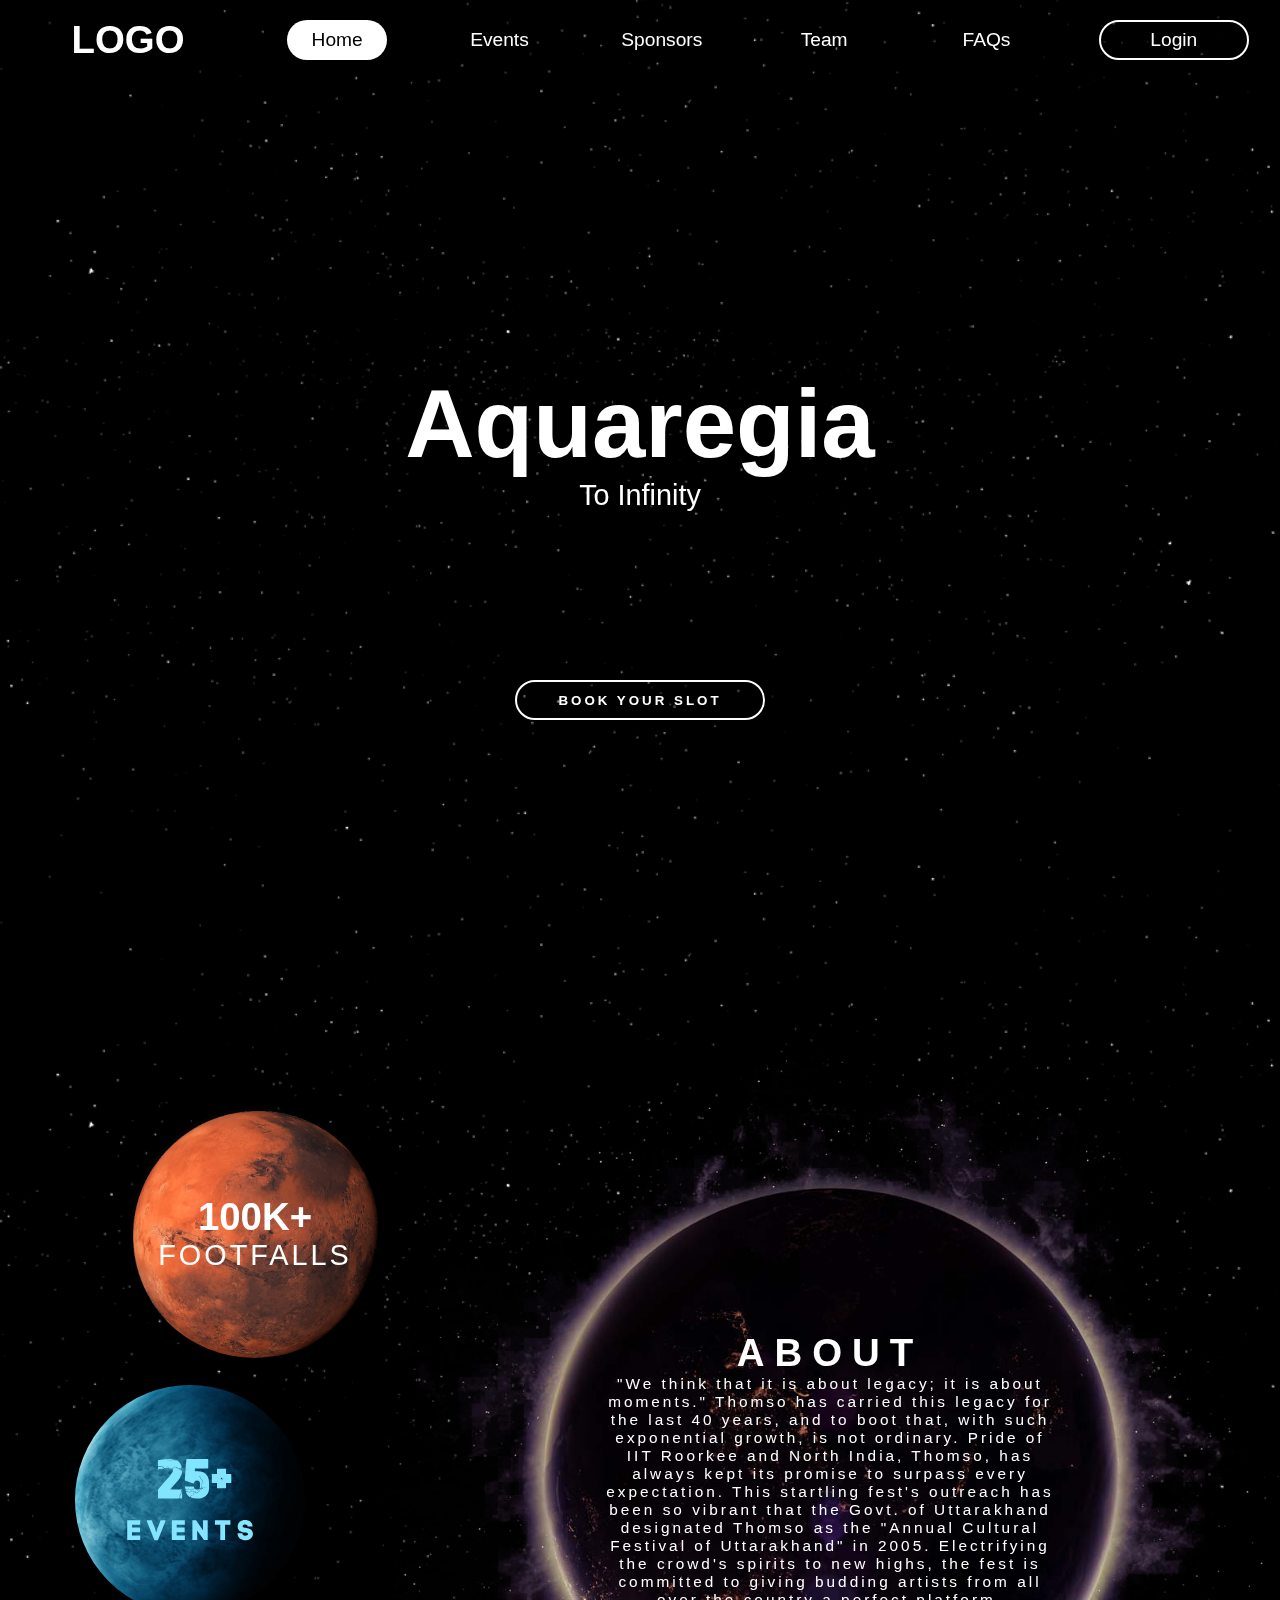
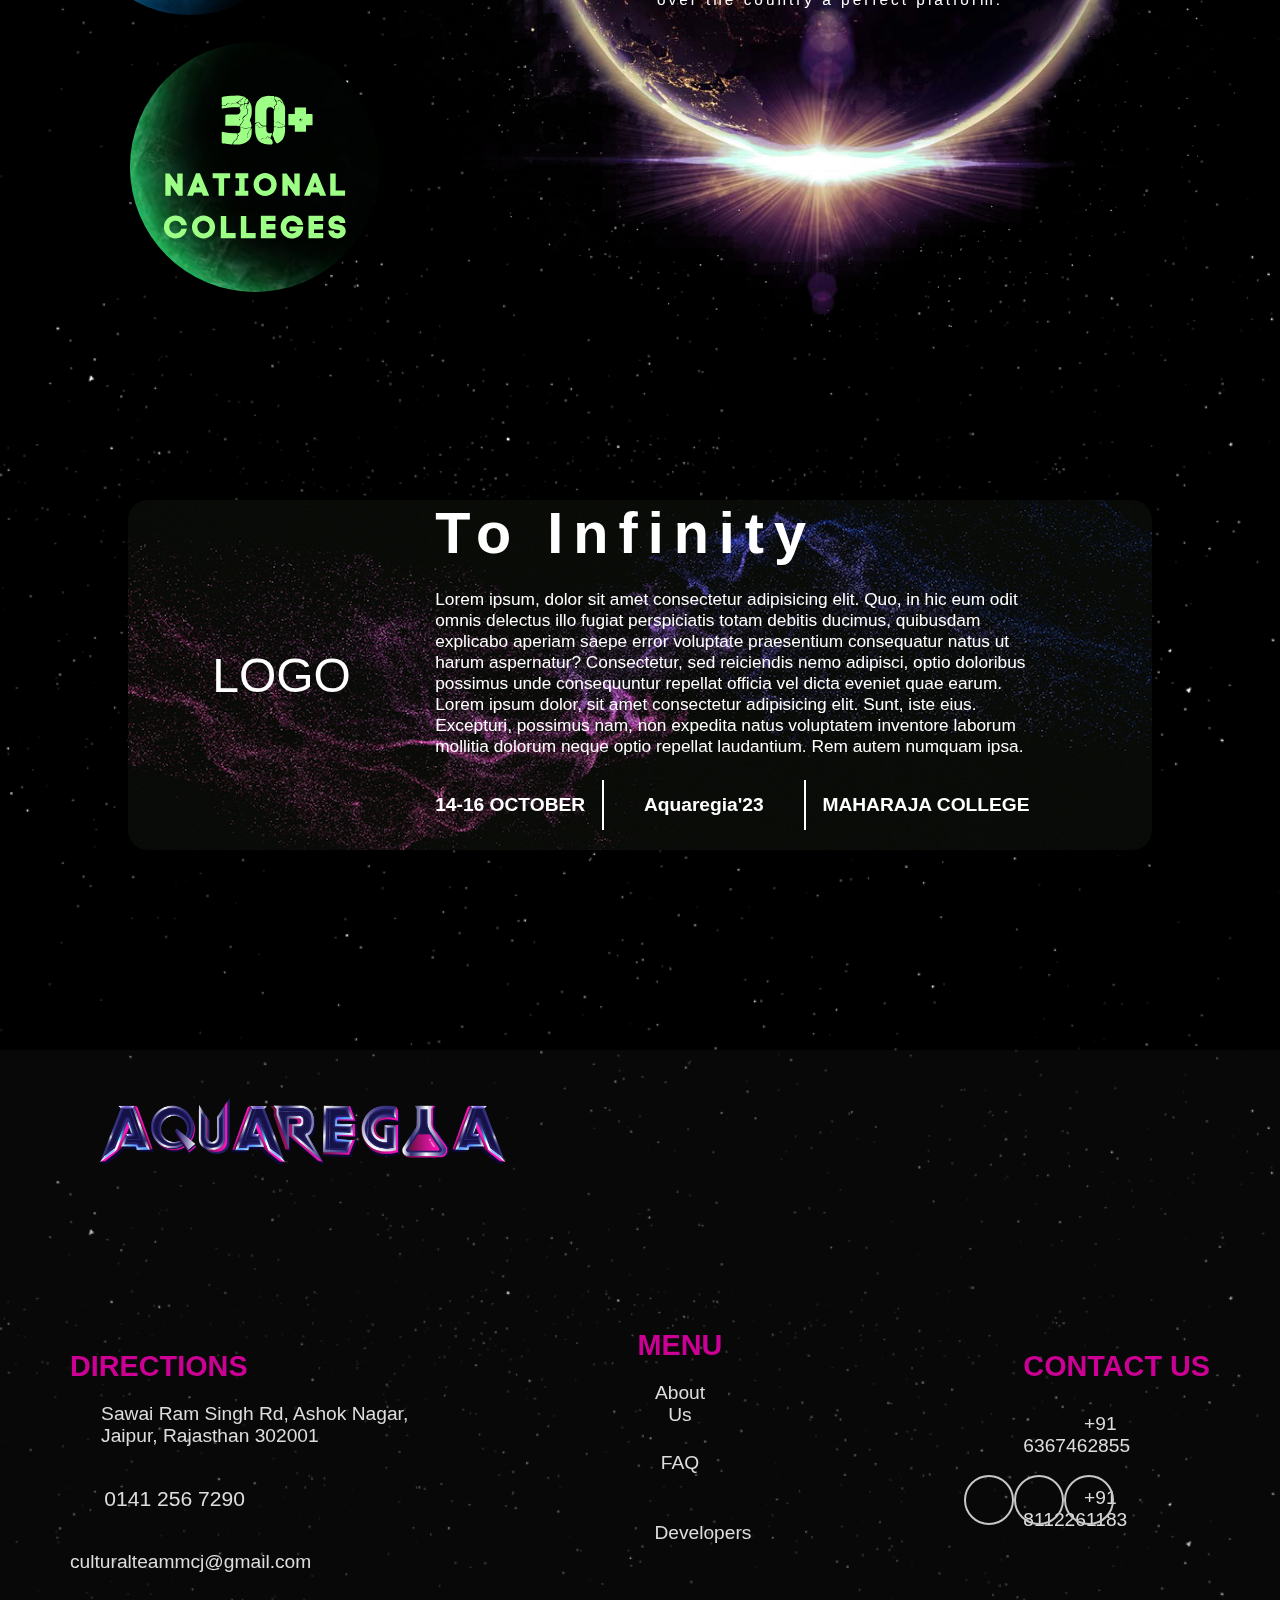
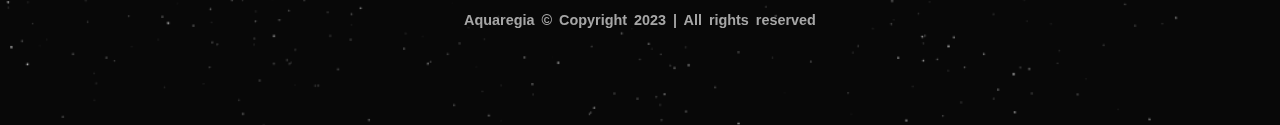
==== commit e3b1f1ce: "Minor adjustments" ====
--- a/index.html
+++ b/index.html
@@ -11,6 +11,8 @@
  
     <!-- stylesheet -->
     <link rel="stylesheet" href="style.css">
+    <link rel="stylesheet" href="nav-footer.css">
+
     <!-- fontawesome -->
     <link rel="stylesheet" href="https://use.fontawesome.com/releases/v5.15.4/css/all.css"
         integrity="sha384-DyZ88mC6Up2uqS4h/KRgHuoeGwBcD4Ng9SiP4dIRy0EXTlnuz47vAwmeGwVChigm" crossorigin="anonymous" />
@@ -25,7 +27,7 @@
 
 <body>
     <div class="bodybackground" id="bodybackground"></div>
-    <div class="bodyforeground" id="bodyforeground"></div>
+
     <header>
         <div id="preloader">
             <div id="infinity-logo"></div>
@@ -93,13 +95,11 @@
                     </div>
                 </div>
                 <div id="flex2" >
-                    <div id="infoCircle2"><span>150+ </span>
-                        <p>EVENTS</p>
+                    <div id="infoCircle2">
                     </div>
                 </div>
                 <div id="flex3" >
-                    <div id="infoCircle3"><span>500+ </span>
-                        <p>COLLEGES</p>
+                    <div id="infoCircle3">
                     </div>
                 </div>
             </div> <!-- bigflex ends-->
@@ -149,57 +149,67 @@
         </button>
 
         <div class="footer-container">
+            <div class="aquaregia-title-div"><img src="Aquaregia_logo3.png" alt=""></div>
             <div class="footer-top">
             <div class="aquaregia-details-container">
-                <div class="aquaregia-title-div"><article>Aquaregia</article><p>To Infinity</p></div>
+                <article class="footer-content-heading directions">DIRECTIONS</article>
                 <div class="location-div"><i class="fas fa-map-marker-alt"></i><a href="https://www.google.com/maps/dir//google+maps+maharaja+college+jaipur/data=!4m6!4m5!1m1!4e2!1m2!1m1!1s0x396db7d096b8b3a7:0xb424aabfef8c1132?sa=X&ved=2ahUKEwj88ubt5p38AhXkSGwGHWy2AkgQ9Rd6BAhcEAQ" target="_blank">Sawai Ram Singh Rd, Ashok Nagar, Jaipur, Rajasthan 302001</a></div>
                 <div class="call-div"><i class="fas fa-phone-alt"></i><a href="tel:+9101412577290">0141 256 7290</a></div>
-                <div class="gmail-div"><a href="mailto:culturalteammcj@gmail.com"><i class="far fa-envelope">&nbsp;&nbsp;&nbsp;&nbsp;</i>culturalteammcj@gmail.com</a></div>
+                <div class="gmail-div"><i class="far fa-envelope"></i><a href="mailto:culturalteammcj@gmail.com">culturalteammcj@gmail.com</a></div>
             </div>
 
             <div class="footer-tabs-container">
+                <article class="footer-content-heading menu">MENU</article>
                  <ul>
                     <li><a href="About Us/aboutus.html" target="_blank">About Us</a></li>
 
-                    <li ><a href="FAQs.html"target="_blank">FAQ</a></li>
-
-                    <li><a href="" target="_blank">Contact Us</a></li>
-                    <li class="repeated-tabs"><a href="" target="_blank">Alumni</a></li>
-
-
-                    <li class="repeated-tabs"><a href="Team/team.html"target="_blank">Team</a></li>
-                    <li class="repeated-tabs"><a href="events.html"target="_blank">Events</a></li>
+                    <li><a href="FAQs.html"target="_blank">FAQ</a></li>
+
+                    <li><a href="developers.html" target="_blank">Developers</a></li>
                  </ul>
             </div>
-            <div class="social-media-container">
-                <div class="coordinators-container">
-                       <p class="coordinators-heading-text">Our Coordinators</p>
-                        <p class="coordinators-name">Karan Kumar: </p>
-                        <article class="number">+919945138691</article>
-                        <p class="coordinators-name">Arjun Kumar: </p>
-                        <article class="number">+919945138651</article>
-                </div>
-
-                <div class="social-media-logo-container-mini">
-                    <article class="social-media-heading-text">Our Social Media Handles</article>
-                <div class="social-media-gola">
+            <div class="coordinators-main-container">
+                <div class="another-div-contact-us">
+                <article class="footer-content-heading contact-us">CONTACT US</article>
+                       <a href="tel:+916367462855" class="coordinators-name">+91 6367462855
+                       </a>
+                       <a href="tel:+918112261183"  class="coordinators-name">+91 8112261183
+                       </a>
+                    </div>
+                    
+                       <div class="social-media-logo-container-mini socialsforpc" id="socials-container">
+                        <article class="footer-content-heading socials">SOCIALS</article>
+                        <div class="social-media-icon-div">
+                        <a href=""><div class="social-media-logo youtube">
+                            <i class="fab fa-youtube"></i>
+                        </div></a>
+                        <a href="https://instagram.com/aquaregia.official?igshid=OGQ2MjdiOTE=" target="_blank"><div class="social-media-logo instagram">
+                            <i class="fab fa-instagram"></i>
+                        </div></a>
+                        <a href="https://www.facebook.com/aquaregiaannualfest?mibextid=ZbWKwL" target="_blank"><div class="social-media-logo facebook">
+                            <i class="fab fa-facebook"></i>
+                        </div></a>
+                    </div>
+                </div>
+            </div>
+            <div class="social-media-logo-container-mini socialsformobile" id="socials-container2">
+                <article class="footer-content-heading socials">SOCIALS</article>
+                <div class="social-media-icon-div">
                 <a href=""><div class="social-media-logo youtube">
                     <i class="fab fa-youtube"></i>
                 </div></a>
-                <a href=""><div class="social-media-logo instagram">
+                <a href="https://instagram.com/aquaregia.official?igshid=OGQ2MjdiOTE=" target="_blank"><div class="social-media-logo instagram">
                     <i class="fab fa-instagram"></i>
                 </div></a>
-                <a href=""><div class="social-media-logo facebook">
+                <a href="https://www.facebook.com/aquaregiaannualfest?mibextid=ZbWKwL" target="_blank"><div class="social-media-logo facebook">
                     <i class="fab fa-facebook"></i>
                 </div></a>
             </div>
         </div>
-              
-
-            </div>
+           
         </div>
         <div class="footer-bottom">
-            <article>Aquaregia &#169; Copyright 2023.All rights reserved</article>
+            <article>Aquaregia &#169; Copyright 2023 | All rights reserved</article>
         </div>
         </div>
     </footer> <!-- footer ends from here -->
--- a/style.css
+++ b/style.css
@@ -40,17 +40,6 @@
     background-size: 60%;
     position: relative;
     height: 100%;
-}
-.bodyforeground{
-    position: absolute;
-    left: 0px;
-    top: 0px;
-    background-color: rgba(0, 0, 0, 0);
-    z-index: 0;
-    width: 100%;
-    height: 100%;
-    background-image: url(Stars-background-dark-png.png);
-    background-size: 60%;
 }
 .bodybackground{
     position: absolute;
@@ -83,13 +72,6 @@
     width: 100px;
     height: 100px;
     
-    /* background-color: red; */
-
-    
-    /* filter:drop-shadow(0px 0px 2px rgb(214, 202, 250))
-    drop-shadow(0px 0px 5px rgb(151, 116, 255))
-    drop-shadow(0px 0px 10px rgb(116, 71, 251))
-    drop-shadow(0px 0px 15px rgba(64, 0, 255, 0.81)); */
 }
 
 /* after clicking hamburger icon scrolling will disable */
@@ -367,14 +349,11 @@
     transition-duration: .5s;
     position: relative;
     text-align: center;
-   
 }
 
 #aboutCircle:hover{
     transform: scale(1.1);
     transition-duration: .5s;
-    /* rotate: -5deg; */
-    
 }
 #aboutCircle::before{
     content:"";
@@ -410,16 +389,16 @@
     font-size: 4rem;
     font-weight: 800;
     color: white;
-    margin-bottom: 50px;
+
     letter-spacing: 10px;
 }
 #aboutCircle p{
     font-size: 1.6rem;
-    padding-left: 100px;
-    padding-right: 40px;
+    margin-bottom: 60px;
     color: white;
     font-weight: 100;
     letter-spacing: 3px;
+    width: 50%;
  }
 
 .majorAttractionsMaincontainer{
--- a/nav-footer.css
+++ b/nav-footer.css
@@ -0,0 +1,851 @@
+* {
+  box-sizing: border-box;
+  margin: 0;
+  padding: 0;
+}
+
+*::selection {
+  background-color: transparent;
+}
+
+*::-moz-selection {
+  background: transparent;
+}
+
+* {
+  -webkit-user-select: none;
+  -moz-user-select: none;
+  -ms-user-select: none;
+  user-select: none;
+}
+
+* {
+  -webkit-tap-highlight-color: transparent;
+}
+
+html {
+  font-size: 62.5%;
+  scroll-behavior: smooth;
+}
+::-webkit-scrollbar{
+  width: 7px;
+}
+::-webkit-scrollbar-track{
+  background: #2e2e2e;
+}
+::-webkit-scrollbar-thumb{
+  background-color: black;
+  border-radius: 20px;
+}
+:root {
+  font-family: Whitney, -apple-system, BlinkMacSystemFont, Segoe UI, Roboto,
+    Helvetica, Arial, sans-serif;
+  cursor: default;
+}
+
+/* after clicking hamburger icon scrolling will disable */
+.stopscrolling {
+  overflow: hidden;
+}
+/* after clicking hamburger icon scrolling will disable */
+body{
+  overflow-x: hidden;
+}
+#navBar {
+  display: flex;
+  flex-direction: row;
+  height: 80px;
+}
+.logo {
+  width: 20%;
+  display: flex;
+  align-items: center;
+  justify-content: center;
+}
+.logo img{
+  width: 80%;
+  margin: auto;
+}
+.logo a {
+  text-decoration: none;
+  display: flex;
+  align-items: center;
+  justify-content: center;
+}
+.tabs {
+  background-color: transparent;
+  width: 80%;
+  height: 100%;
+}
+.tabs_button {
+  display: flex;
+  align-items: center;
+  justify-content: space-around;
+  text-align: center;
+  height: 100%;
+  background-color: transparent;
+  text-decoration: none;
+  list-style: none;
+  font-size: 2rem;
+  font-family: Whitney, -apple-system, BlinkMacSystemFont, Segoe UI, Roboto,
+    Helvetica, Arial, sans-serif;
+  cursor: pointer;
+  color: white;
+}
+.tabs_button a {
+  text-decoration: none;
+  color: white;
+}
+.tabs_button2 a {
+  text-decoration: none;
+  color: white;
+}
+.tabs_button2 {
+  display: none;
+}
+
+.tabs_button li {
+  padding: 5px 15px;
+  background-color: transparent;
+  height: 40px;
+  width: 100px;
+  text-align: center;
+  display: flex;
+  align-items: center;
+  justify-content: center;
+}
+
+.tabs_button li:hover {
+  background-color: white;
+  color: black;
+  border-radius: 20px;
+}
+.tabs_button2 li:hover {
+  background-color: #ddd;
+  color: black;
+  border-radius: 20px;
+}
+
+.loginbtn {
+  font-size: 2rem;
+  border: 2px solid white;
+  border-radius: 20px;
+  height: 40px;
+  width: 150px;
+  color: white;
+  background-color: transparent;
+}
+
+.loginbtn:hover {
+  background-color: white;
+  color: black;
+}
+
+
+/* footer css started */
+footer{
+  /* background-image: url(kasra-assadian-QTiQ4ujnKeg-unsplash.jpg); */
+  background-repeat: no-repeat;
+  background-size: cover;
+  background-position: center;
+}
+.footer-container{
+  margin-top: 200px;
+  width: 100%;
+  display: flex;
+  flex-direction: column;
+  padding: 0px 70px;
+  gap: 50px;
+  background-color: rgba(28, 28, 28, 0.283);
+}
+
+.footer-top{
+  width: 100%;
+  height: 250px;
+  display: flex;
+  flex-direction: row;
+  align-items: flex-start;
+  justify-content: space-between;
+  position: relative;
+  /* background-color: red; */
+
+}
+.aquaregia-details-container{
+  display: flex;
+  flex-direction: column;
+  width: 30%;
+  height: 100%;
+  gap: 0px;
+  /* background-color: #3b5998; */
+}
+.aquaregia-title-div{
+  width: 100%;
+  display: flex;
+  flex-direction: column;
+  align-items: flex-start;
+  justify-content: flex-start;
+  padding-top: 30px;
+}
+.aquaregia-title-div img{
+  width: 40%;
+}
+.footer-content-heading{
+  width: 100%;
+  font-size:3rem;
+  color: white;
+  font-weight: 700;
+  /* text-decoration: underline; */
+  color: rgb(204 0 148);
+}
+.location-div{
+  width: 100%;
+  display: flex;
+  height: fit-content;
+  margin: 20px 0px;
+}
+.location-div a{
+  text-decoration:none ;
+  font-size: 2rem;
+  color: #ddd;
+  width: fit-content;
+
+}
+.location-div a:hover{
+  text-decoration: underline;
+  color: white;
+}
+
+.location-div i,.call-div i,.gmail-div i{
+  width: 10%;
+  height: fit-content;
+  font-size: 2rem;
+  color: #ddd;
+}
+
+.call-div{
+  width: 100%;
+  display: flex;
+  align-items: center;
+  margin: 20px 0px;
+}
+.call-div a{
+  text-decoration: none;
+  font-size: 2.2rem;
+  color: #ddd;
+}
+.call-div a:hover{
+  text-decoration:underline;
+  color: white;
+}
+.gmail-div{
+  width: 100%;
+  align-items: center;
+  margin: 20px 0px;
+
+}
+.gmail-div a{
+  text-decoration: none;
+  color: #ddd;
+  font-size: 2rem;
+}
+.gmail-div a:hover{
+  text-decoration:underline;
+  color: white;
+}
+.footer-tabs-container{
+  width: 25%;
+  height: 100%;
+  display: flex;
+  flex-direction: column;
+  align-items:flex-start;
+  justify-content: center;
+  /* padding-left:80px ; */
+  /* background-color: blueviolet; */
+}
+.menu{
+  text-align: center;
+}
+.socials{
+  display: none;
+}
+.footer-tabs-container ul{
+  width: 100%;
+  display: flex;
+  flex-direction: column;
+  align-items: center;
+  justify-content: space-between;
+  /* flex-wrap: wrap; */
+  gap: 0px;
+  /* background-color: yellow; */
+}
+.footer-tabs-container ul li{
+  list-style: none;
+  width: 50%;
+  display: flex;
+  align-items: center;
+  justify-content: center;
+  margin: 20px 0px;
+  /* background-color: #fd5949; */
+  text-align: center;
+}
+.footer-tabs-container ul li a{
+  width: 50%;
+  height: 30px;
+  color: #ddd;
+  text-decoration: none;
+  font-size: 2rem;
+  font-weight: 500;
+  position: relative;
+
+}
+.footer-tabs-container ul li a:before{
+  content: "";
+  height: 1px;
+  background-color: #ddd;
+  position: absolute;
+  width: 100px;
+  left: 0;
+  bottom: 0;
+  transform: scale(0);
+  transition-duration: .5s;
+  transform-origin: left;
+}
+.footer-tabs-container ul li a:hover{
+  color: white;
+}
+.footer-tabs-container ul li a:hover::before{
+  transform: scale(1);
+  transition-duration: .5s;
+}
+
+
+
+.coordinators-main-container{
+  position: relative;
+  width: 30%;
+  height: 100%;
+  display: flex;
+  flex-direction: column;
+  align-items:flex-end;
+  justify-content: flex-start;
+
+}
+.contact-us{
+  text-align: end;
+}
+
+.coordinators-name{
+  display: block;
+  color: #ddd;
+  font-size: 2rem;
+  margin: 10px 0px;
+  text-align: end;
+  text-decoration: none;
+}
+.coordinators-name:hover{
+  text-decoration: underline;
+  color: white;
+}
+
+.social-media-logo-container-mini{
+  position: absolute;
+  right: 0;
+  bottom: 0;
+  display: flex;
+  flex-direction: column;
+  align-items: center;
+  justify-content: center;
+  z-index: 800;
+  /* background-color: red; */
+  gap: 20px;
+}
+.social-media-logo{
+  width: 50px;
+  height: 50px;
+  display: flex;
+  align-items: center;
+  justify-content: center;
+}
+.social-media-icon-div{
+  display: flex;
+}
+.social-media-logo-container-mini a{
+  text-decoration: none;
+}
+.social-media-logo i{
+  font-size: 3rem;
+  color: #ddd;
+  transition-duration: .3s;
+}
+
+.fa-youtube:hover{
+  color: #ff0000;
+  transition-duration: .3s;
+}
+.fa-instagram:hover{
+  background: #d6249f;
+  background: radial-gradient(circle at 30% 107%, #fdf497 0%, #fdf497 5%, #fd5949 45%,#d6249f 60%,#285AEB 90%);
+  background-clip: text;
+  -webkit-background-clip: text;
+  -webkit-text-fill-color: transparent;
+  transition-duration: .3s;
+}
+.fa-facebook:hover{
+  color: #3b5998;
+  transition-duration: .3s;
+}
+.socialsformobile{
+  display: none;
+}
+.footer-bottom{
+  width: 100%;
+  display: flex;
+  align-items: center;
+  justify-content: center;
+  padding: 20px;
+}
+.footer-bottom article{
+  font-size: 1.5rem;
+  color: rgb(166, 166, 166);
+  font-weight: 700;
+  word-spacing: 3px;
+}
+
+
+/* footer ends */
+.hamburger{
+  display: none;
+}
+
+
+
+#backtotopbutton{
+  display: none;
+  position: fixed;
+  right: 20px;
+  bottom: 20px;
+  border-radius: 50%;
+  border: none; 
+  width: 8.5rem;
+  height:8.5rem;
+  font-size: 3rem;
+  cursor: pointer;
+  color: white;
+  background-color: transparent;
+  background-image: url(rocket-icon.svg);
+  background-size: contain;
+  font-family: Whitney, -apple-system, BlinkMacSystemFont, Segoe UI, Roboto, Helvetica, Arial, sans-serif;
+  -webkit-font-smoothing: antialiased;
+  /* box-shadow: 0px 5px 10px rgba(0, 0, 0, 0.585) ; */
+  filter: drop-shadow(5px 10px 1px black);
+  z-index: 101;
+  text-align: center;
+  transition: all .4s;
+  
+}
+
+#backtotopbutton:hover{
+  transform: translate(0px,-20px);
+}
+/* responsive code below*/
+@media screen and (max-width:1920px) {
+  html {
+      font-size: 60%;
+  }
+}
+
+@media screen and (max-width:1200px) {
+  html {
+      font-size: 60%;
+  }
+  #navbar-tabs{
+      display: flex;
+      align-items: center;
+      justify-content: center;
+      list-style: none;
+      gap: 15px;
+
+  } 
+  .coordinators-heading-text{
+      color: white;
+      font-size: 2.5rem;
+      font-weight: 600;
+      width: 70%;
+  
+  }
+}
+
+@media screen and (max-width:998px) {
+  html {
+      font-size: 55%;
+  }
+  .logo{
+    /* background-color: red; */
+    width: 50%;
+    
+  }
+  .logo img{
+    width: 100%;
+  }
+  #navBar{
+     position: relative;
+  }
+  .hamburger{
+      position: absolute;
+      top: 0;
+      right: 0;
+      width: 10%;
+      height: 100%;
+      display: flex;
+      align-items: center;
+      justify-content: center;
+      z-index: 9999;
+  }
+  #hamburger-button{
+      font-size: 3rem;
+      font-weight: 800;
+      width: 4.5rem;
+      height: 3.5rem;
+      background-color: transparent;
+
+      border: none;
+      display: flex;
+      flex-direction: column;
+      align-items: center;
+      justify-content: space-between;
+  }
+  .burger-bar{
+      width: 100%;
+      height:5px;
+      background-color: white;
+      border-radius: 0px;
+      transition-duration: .3s;
+  }
+  .hamburger-animation1{
+      transform: rotate(45deg);
+      transition-duration: .3s;
+      transform-origin: left;
+      background-color: wwhite
+  }
+  .hamburger-animation2{
+      width: 0;
+      background-color: white;
+      
+  }
+  .hamburger-animation3{
+      transform: rotateZ(-45deg);
+      transform-origin: left;
+      transition-duration: .3s;
+      background-color: white;
+  
+  }
+ .tabs_button{
+
+  z-index: 999;
+  height: 100%;
+  width: 100%;
+  position: fixed;
+  left: 1000px;
+  top: 0;
+  display:flex;
+  flex-direction: column;
+  align-items: center;
+  justify-content: center;
+  background-color: black;
+  color: white;
+  text-decoration: none;
+  list-style: none;
+  font-size: 2rem;
+  cursor: pointer;
+  transition-duration: 1s;
+ }
+
+ @keyframes dropdownlist {
+  0% {
+      height: 0;
+  }
+  
+}
+ .show{
+  /* display: block; */
+  /* transform: translateX(0px); */
+  left: 0;
+  transition-duration: .5s;
+
+ }
+
+ .tabsbuttonclass{
+  text-align: center;
+  height: 40px;
+  width: 100px;
+  margin: auto;
+  display: flex;
+  align-items: center;
+  justify-content: center;
+  margin-top: 30px;
+  color: white;
+  animation: tabsdelay .2s ease;
+  /* display: none; */
+ }
+ @keyframes tabsdelay{
+  0%{
+  margin: -500px;
+  /* display: none; */
+ }
+}
+ .showmobiletabs{
+  display: flex;
+ }
+
+ .loginbtn{
+  margin-top: 30px;
+  font-size: 2rem;
+  border: 2px solid white;
+  border-radius: 20px;
+  height: 40px;
+  width: 150px;
+  background-color: transparent;
+  color: white;
+ }
+ .loginbtnformobilenav:hover{
+  background-color: white;
+  color: black;
+ }
+
+  .footer-container{
+      gap: 0;
+  }
+  .footer-top{
+      flex-direction: column;
+      height: fit-content;
+      padding-bottom: 0;
+      gap: 25px;
+  }
+  .aquaregia-details-container{
+      width: 100%;
+      height: fit-content;
+      order: 2;
+  }
+  .aquaregia-title-div{
+      display: flex;
+      align-items: center;
+      justify-content: center;
+      height: fit-content;
+      padding:0px;
+  }
+  .aquaregia-title-div img{
+    /* background-color: green; */
+    width: 80%;
+  }
+  
+  .aquaregia-details-container i{
+      width: 30px;
+  }
+  .directions,.menu,.contact-us,.socials{
+      display: block;
+      text-align: left;
+      font-size: 3rem;
+  }
+ .location-div{
+  margin: 10px 0px;
+ }
+ .call-div{
+  margin: 10px 0px;
+ }
+ .gmail-div{
+  margin: 10px 0px;
+ }
+  .aquaregia-title-div article,.aquaregia-title-div p{
+      width: 100%;
+
+      text-align: center;
+  }
+  .footer-tabs-container{
+      width: 100%;
+      height: fit-content;
+      /* padding: 20px 0px; */
+      align-items: flex-start;
+      justify-content: flex-start;
+      order: 3;
+     
+  }
+  .footer-tabs-container ul{
+      padding: 20px 0px;
+      width: 100%;
+      flex-direction: column;
+      align-items: flex-start;
+      justify-content: flex-start;
+      padding:10px 0px;
+      gap: 15px;
+
+
+  }
+  .footer-tabs-container ul li{
+      width: fit-content;
+      margin: 0;
+      font-weight: 400;
+  }
+  
+  .footer-tabs-container ul li a{
+      padding: 0;
+      width:fit-content;
+      height: fit-content;
+      text-align: center;
+      font-weight: 400;
+  }
+  .footer-tabs-container ul .repeated-tabs{
+      display: none;
+      width: 0;
+  }
+  .footer-tabs-container ul li a:before{
+      width: 0px;
+      height: 0px;
+
+    
+  }
+ 
+  .socialsformobile{
+      width: 100%;
+      height: fit-content;
+      /* padding: 20px 0; */
+      display: flex;
+      align-items: flex-start;
+      justify-content: flex-start;
+      text-align: center;
+      gap: 35px;
+      /* margin-bottom: 20px; */
+      display: none;
+  }
+  .coordinators-main-container {
+    width: 100%;
+    align-items: flex-start;
+    justify-content: flex-start;
+    /* margin-bottom: 35px; */
+    /* background-color: rgb(90, 8, 8); */
+}
+  .coordinators-name{
+      width: 100%;
+      text-align: left;
+      font-weight: 400;
+  }
+  .footer-bottom{
+      width: 100%;
+      height: fit-content;
+      padding: 30px;
+  }
+  .social-media-logo-container-mini{
+      width: 100%;
+      position:unset;
+      left: 0;
+      height: fit-content;
+      display: flex;
+      flex-direction: column;
+      align-items: flex-start;
+      justify-content:flex-start;
+      gap:15px;
+      order: 4;
+  }
+  .social-media-icon-div{
+      gap: 20px;
+  }
+  .social-media-logo{
+      width: fit-content;
+      height: fit-content;
+  }
+  
+  .social-media-logo i{
+      font-size:3rem;
+      width: fit-content;
+  }
+  .socialsforpc{
+    display: none;
+  }
+}
+
+@media screen and (max-width:768px) {
+  html {
+      font-size: 50%;
+  }
+  .footer-container{
+      padding: 20px;
+      padding-bottom: 0;
+  }
+  .footer-bottom{
+      padding: 20px 0;
+  }
+}
+@media screen and (max-width:650px) {
+
+.footer-container{
+  margin-top: 50px;
+}
+}
+@media screen and (max-width:500px) {
+  html {
+      font-size: 45%;
+  }
+  .logo{
+    width: 80%;
+  }
+  #navBar{
+      padding: 0px 20px;
+  }
+  #hamburger{
+      margin-right:20px ;
+
+  }
+  #navbar-tabs{
+      width: 100%;
+      justify-content: flex-start;
+      gap: 40px;
+      overflow: scroll;
+
+  }
+  .aquaregia-title-div{
+    margin-bottom: 20px;
+  }
+  .aquaregia-title-div img{
+    /* background-color: green; */
+    width: 90%;
+  }
+  
+  .footer-tabs-container{
+      margin-top: 0px;
+      padding: 0;
+  }
+#backtotopbutton{
+  width: 7.5rem;
+  height: 7.5rem;
+}
+
+}
+
+
+
+@media screen and (max-width:430px) {
+  html {
+      font-size: 44%;
+  }
+}
+
+@media screen and (max-width:375px) {
+  html {
+      font-size: 43%;
+  }
+  #navBar{
+      padding-left: 20px;
+  }
+  .hamburger{
+      margin-right: 20px;
+  }
+}
+@media screen and (max-width:300px) {
+  html {
+      font-size: 40%;
+  }
+  .footer-container{
+      padding: 10px;
+  }
+}
+
+/* responsive code above */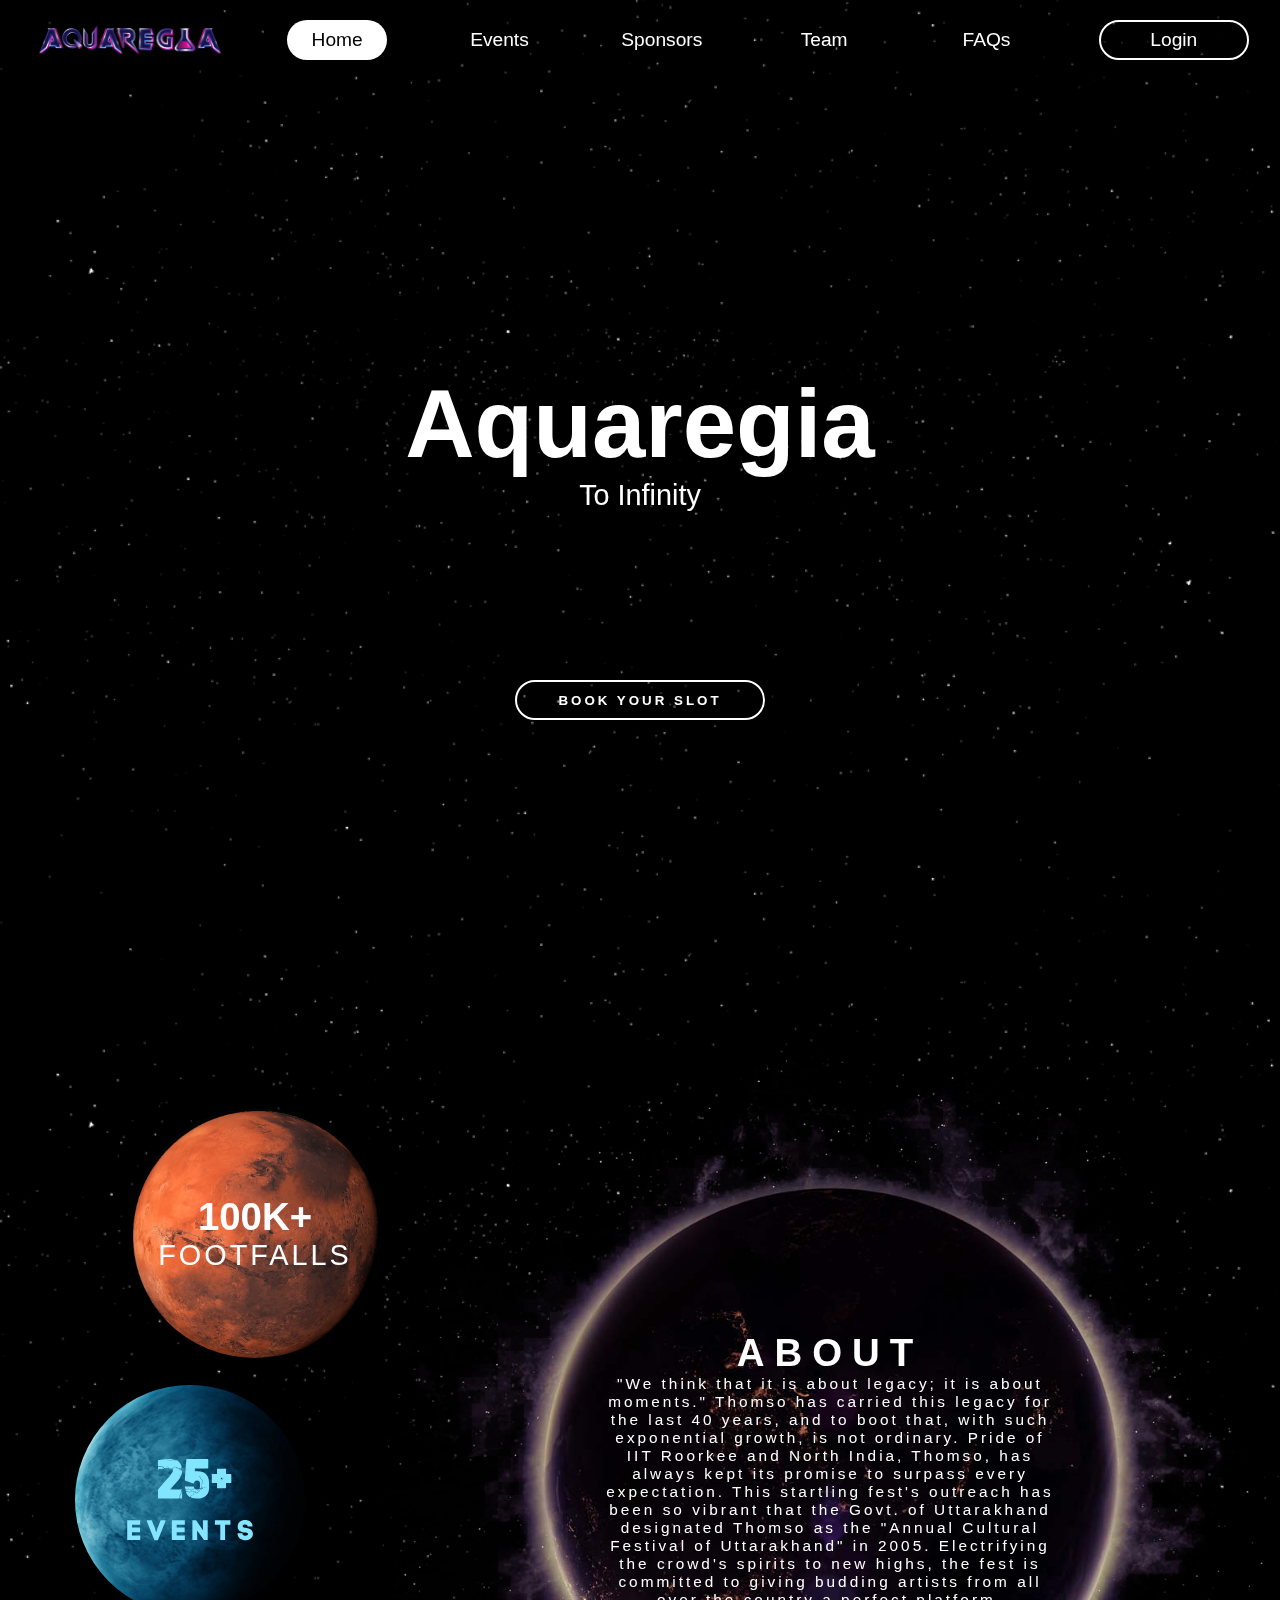
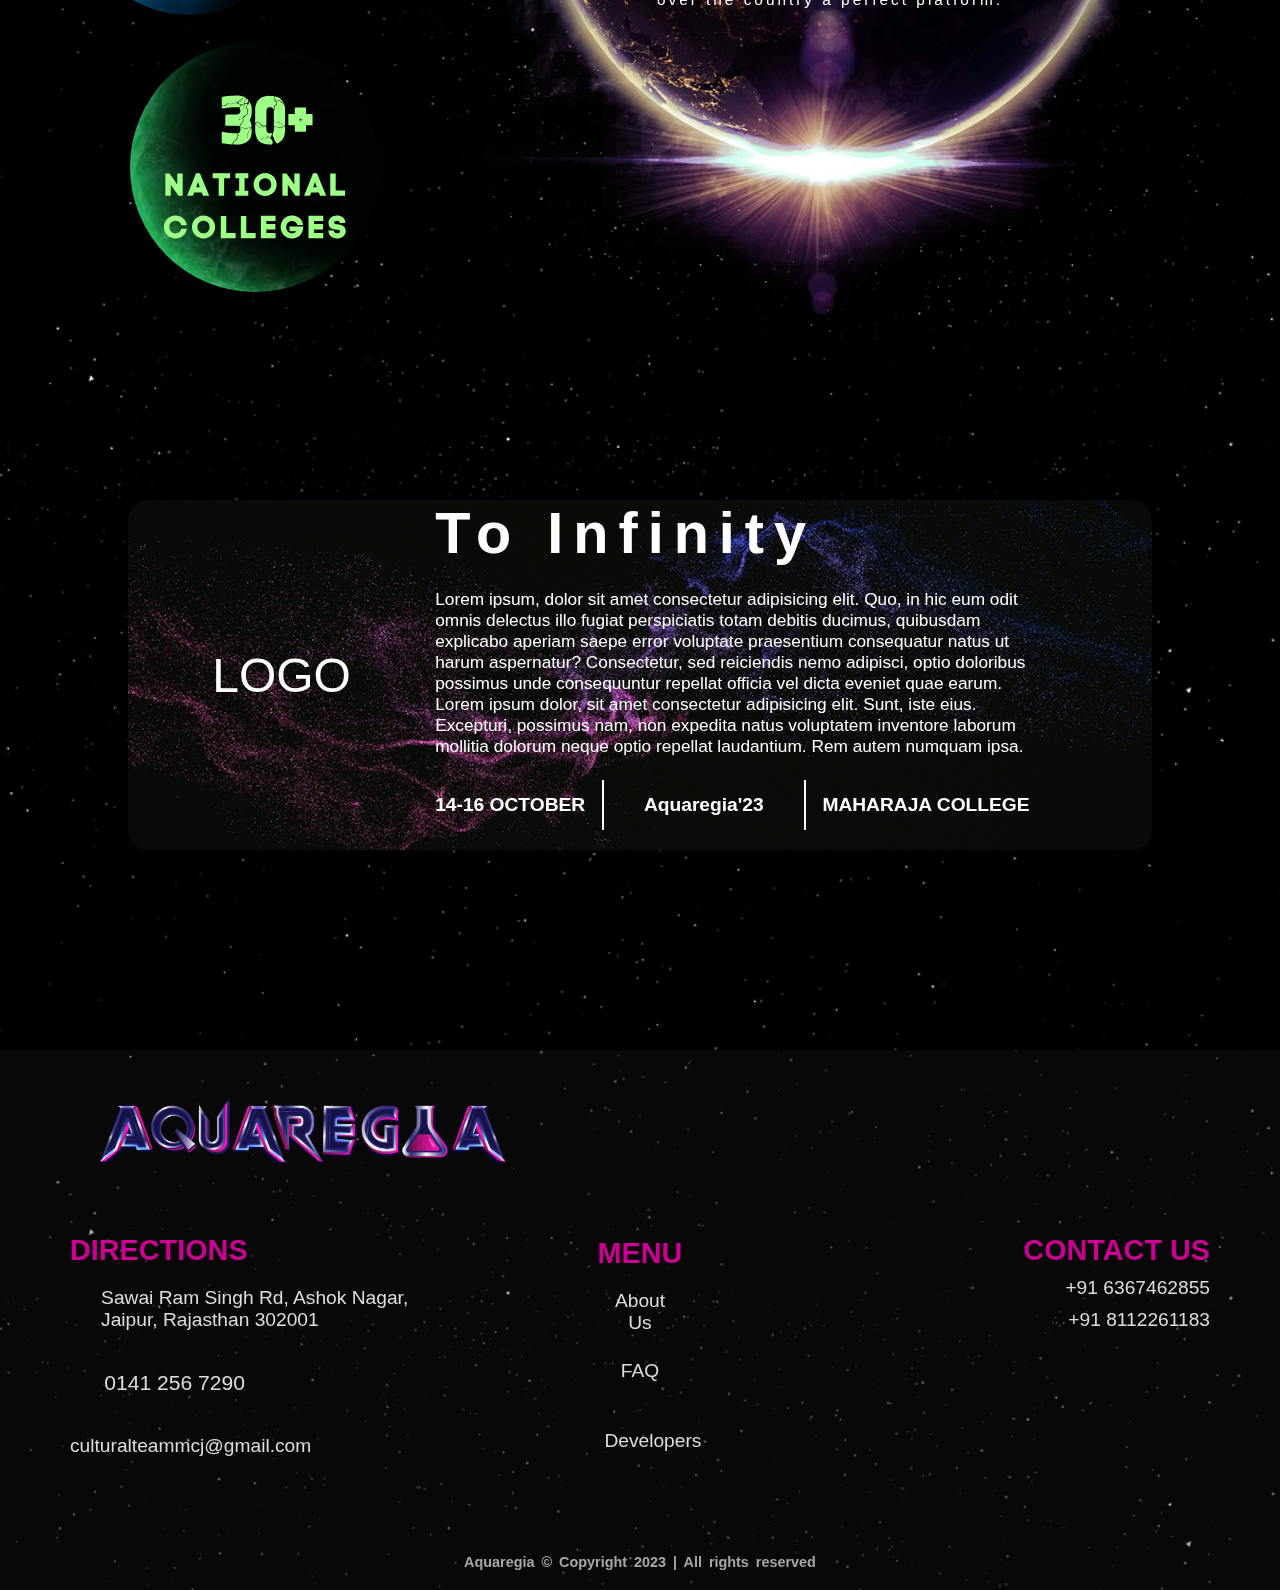
==== commit 88d32381: "minor style fix" ====
--- a/index.html
+++ b/index.html
@@ -33,16 +33,16 @@
             <div id="infinity-logo"></div>
         </div>
 
-       <!-- navbar section stars from here -->
+        <!-- navbar section stars from here -->
         <nav id=navBar>
-            <div class="logo">LOGO</div>
+            <div class="logo"><a href="index.html"><img src="Aquaregia_logo3.png" alt=""></a></div>
             <div class="tabs">
-                <ul class="tabs_button">
-                    <a href="index.html"><li id="home">Home</li></a>
-                    <a href="events.html"><li id="events">Events</li></a>
-                    <a href="sponsors.html"><li id="sponsors">Sponsors</li></a>
-                    <a href="team.html"><li id="team">Team</li></a>
-                    <a href="FAQs.html"><li id="faqs">FAQs</li></a>
+                <ul class="tabs_button" id="tabs_button">
+                    <a href="index.html"><li class="tabsbuttonclass" id="home">Home</li></a>
+                    <a href="events.html"><li class="tabsbuttonclass" id="events">Events</li></a>
+                    <a href="Sponsors/sponsors.html"><li class="tabsbuttonclass" id="sponsors">Sponsors</li></a>
+                    <a href="Team/team.html"><li class="tabsbuttonclass" id="team">Team</li></a>
+                    <a href="FAQs.html"><li class="tabsbuttonclass" id="faqs">FAQs</li></a>
                     <a href="login.html"><button class="loginbtn">Login</button></a>
 
                 </ul>
@@ -52,6 +52,7 @@
                         <span class="burger-bar" id="burger-bar1"></span>
                         <span class="burger-bar" id="burger-bar2"></span>
                         <span class="burger-bar" id="burger-bar3"></span></button>
+                    </span>
                 </div>
 
 
@@ -142,8 +143,8 @@
         </div> <!-- two-Lines-About-Aquaregia-Theme-Container -->
  
     </main>
+    <!-- footer stars from here -->
     <footer>
-        <!-- footer stars from here -->
         <button class="fas" id="backtotopbutton" onclick="scrolltoTopfunction()">
             <!-- &#8593;-->
         </button>
--- a/style.css
+++ b/style.css
@@ -552,275 +552,7 @@
     border-right: 2px solid white;
       padding: 0px 40px;
 }
-footer{
-    /* background-image: url(kasra-assadian-QTiQ4ujnKeg-unsplash.jpg); */
-    background-repeat: no-repeat;
-    background-size: cover;
-    background-position: center;
-}
-.footer-container{
-    margin-top: 200px;
-    width: 100%;
-    height: 75vh;
-    display: flex;
-    flex-direction: column;
-    padding: 0px 70px;
-    /* backdrop-filter: blur(5px); */
-}
-.footer-top{
-    width: 100%;
-    height: 95%;
-    display: flex;
-    flex-direction: row;
-    align-items: center;
-    justify-content: space-between;
-    padding-top: 50px;
-
-}
-.aquaregia-details-container{
-    display: flex;
-    flex-direction: column;
-    width: 30%;
-    height: 100%;
-    gap: 40px;
-}
-.aquaregia-title-div{
-    width: 100%;
-    height: 200px;
-    display: flex;
-    flex-direction: column;
-    align-items: flex-start;
-    justify-content: flex-end;
-    padding-bottom: 20px;
-    
-}
-.aquaregia-title-div article{
-    width: 100%;
-    font-size: 8rem;
-    color: white;
-    font-weight: 800;
-    color: rgb(255, 255, 255);
-}
-.aquaregia-title-div p{
-    width:80%;
-    display: flex;
-    align-items: center;
-    justify-content: center;
-    font-size: 2rem;
-    font-weight: 700;
-    color: #ddd;
-}
-.location-div{
-    width: 100%;
-    display: flex;
-    height: fit-content;
-}
-.location-div a{
-    text-decoration:none ;
-    font-size: 2rem;
-    color: rgb(201, 201, 201);
-    width: fit-content;
-
-}
-.location-div a:hover{
-    text-decoration: underline;
-    color: white;
-}
-
-.location-div i,.call-div i,.gmail-div i{
-    width: 10%;
-    height: fit-content;
-    font-size: 2rem;
-    color: white;
-}
-
-.call-div{
-    width: 100%;
-    display: flex;
-    align-items: center;
-}
-.call-div a{
-    text-decoration: none;
-    font-size: 2.2rem;
-    color: rgb(201, 201, 201);
-}
-.call-div a:hover{
-    text-decoration:underline;
-    color: white;
-}
-.gmail-div{
-    width: 100%;
-    align-items: center;
-
-}
-.gmail-div a{
-    text-decoration: none;
-    color: rgb(201, 201, 201);
-    font-size: 2rem;
-}
-.gmail-div a:hover{
-    text-decoration:underline;
-    color: white;
-}
-.footer-tabs-container{
-    width: 40%;
-    height: 100%;
-    display: flex;
-    align-items: center;
-    justify-content: center;
-    padding-left:80px ;
-}
-.footer-tabs-container ul{
-    width: 100%;
-    display: flex;
-    align-items: center;
-    justify-content: space-between;
-    flex-wrap: wrap;
-    gap: 0px;
-}
-.footer-tabs-container ul li{
-    list-style: none;
-    width: 50%;
-    display: flex;
-    align-items: center;
-    justify-content: center;
-    margin: 15px 0px;
- 
-}
-.footer-tabs-container ul li a{
-    width: 50%;
-    height: 30px;
-    color: rgb(201, 201, 201);
-    text-decoration: none;
-    font-size: 2rem;
-    font-weight: 500;
-    position: relative;
-}
-.footer-tabs-container ul li a:before{
-    content: "";
-    height: 1px;
-    background-color: rgb(215, 215, 215);
-    position: absolute;
-    width: 100px;
-    left: 0;
-    bottom: 0;
-    transform: scale(0);
-    transition-duration: .5s;
-    transform-origin: left;
-}
-.footer-tabs-container ul li a:hover{
-    color: white;
-}
-.footer-tabs-container ul li a:hover::before{
-    transform: scale(1);
-    transition-duration: .5s;
-}
-
-
-
-.social-media-container{
-    width: 30%;
-    height: 100%;
-    display: flex;
-    flex-direction:column;
-    align-items: center;
-    justify-content: center;
-}
-.coordinators-container{
-    width: 100%;
-    height: 50%;
-    width:100%;
-    display: flex;
-    flex-direction: column;
-    align-items:center;
-    justify-content: flex-end;
-}
-
-.coordinators-heading-text{
-    color: white;
-    font-size: 2.5rem;
-    font-weight: 600;
-    width: 50%;
-
-}
-.coordinators-name{
-    color: #ddd;
-    font-size: 2rem;
-    width: 50%;
-    padding-top: 20px;
-
-}
-.number{
-    color: #ddd;
-    font-size: 2rem;
-    width: 50%;
-
-}
-.social-media-container a{
-    text-decoration: none;
-}
-
-.social-media-logo i{
-    color: rgb(200, 200, 200);
-    font-size: 2rem;
-}
-.social-media-logo{
-    width: 60px;
-    height: 60px;
-    display: flex;
-    align-items: center;
-    justify-content: center;
-    border-radius: 50%;
-    border: 2px solid rgb(200, 200, 200);
-    position: relative;
-
-}
-.social-media-heading-text{
-    font-size: 2rem;
-    font-weight: 600;
-    color: white;
-}
-.social-media-logo-container-mini{
-    display: flex;
-    flex-direction: column;
-    width: 100%;
-    height: 50%;
-    align-items: center;
-    justify-content: center;
-    gap: 30px;
-}
-.social-media-gola{
-    display: flex;
-    align-items: center;
-    justify-content: center;
-    gap: 30px;
-}
-.youtube:hover{
-    background-color:	#FF0000;
-}
-.instagram:hover{
-    background: linear-gradient(45deg,#405de6,#5851db,#833ab4,#c13584,#e1308c,#fd1d1d);
-}
-.facebook:hover{
-    background-color: #2b4170;
-    background: -moz-linear-gradient(top, #3b5998, #2b4170);
-    background: -ms-linear-gradient(top, #3b5998, #2b4170);
-    background: -webkit-linear-gradient(top, #3b5998, #2b4170);
-}
-.footer-bottom{
-    width: 100%;
-    height: 5%;
-    display: flex;
-    align-items: center;
-    justify-content: center;
-    padding: 30px;
-}
-.footer-bottom article{
-    font-size: 1.5rem;
-    color: rgb(197, 197, 197);
-    font-weight: 700;
-    word-spacing: 3px;
-}
+
 .hamburger{
     display: none;
 }
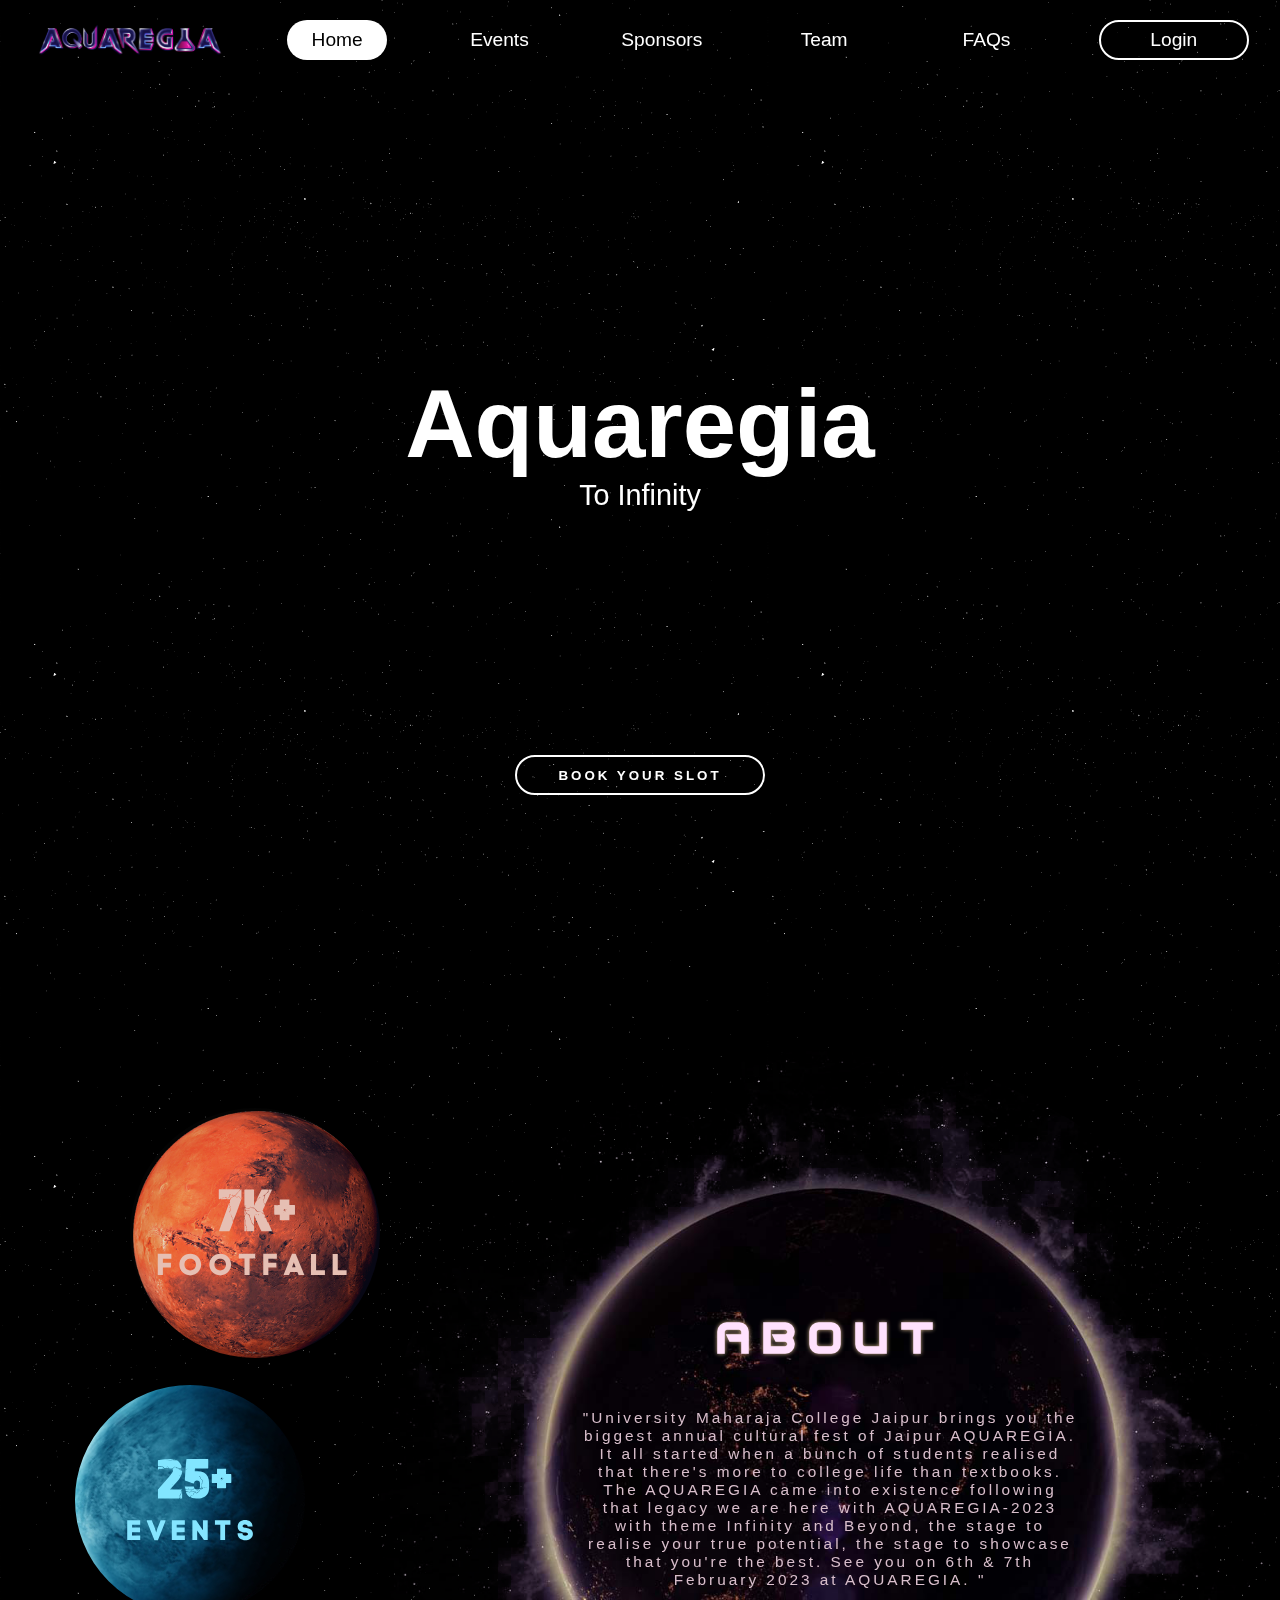
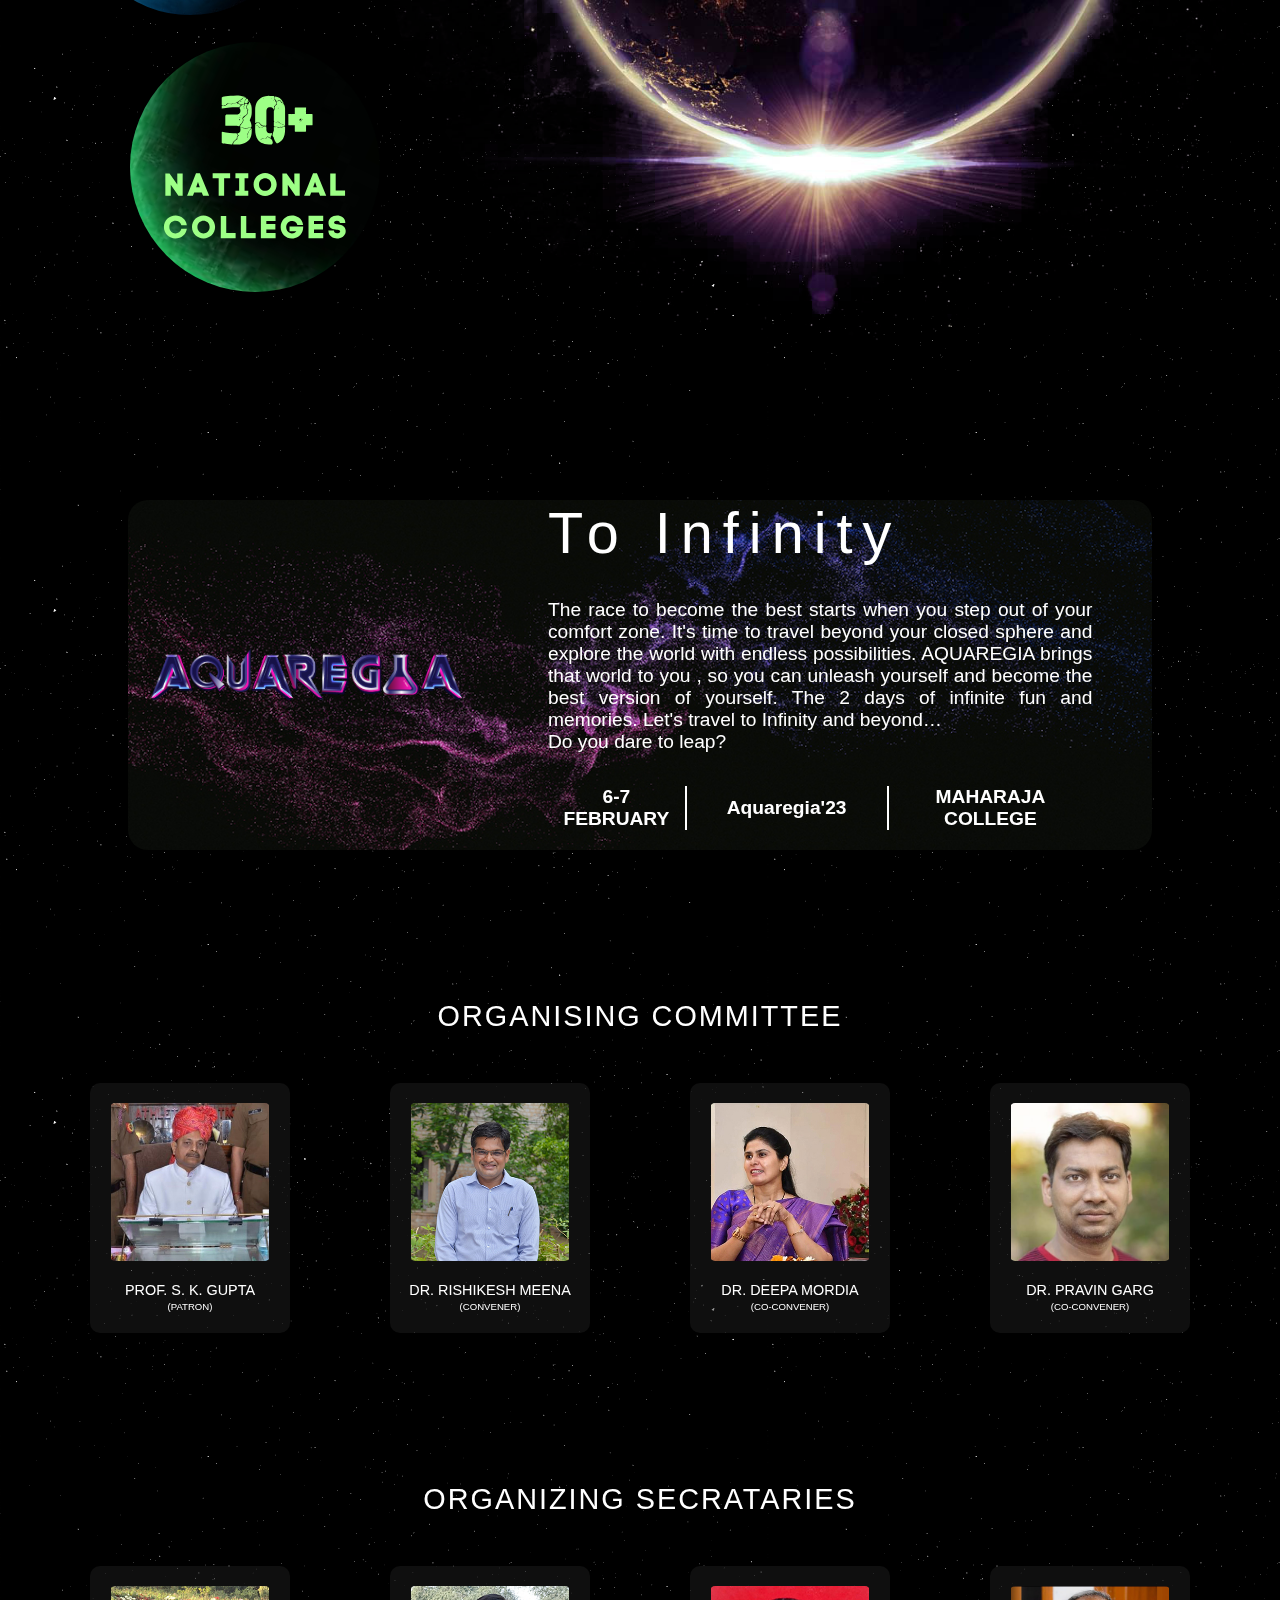
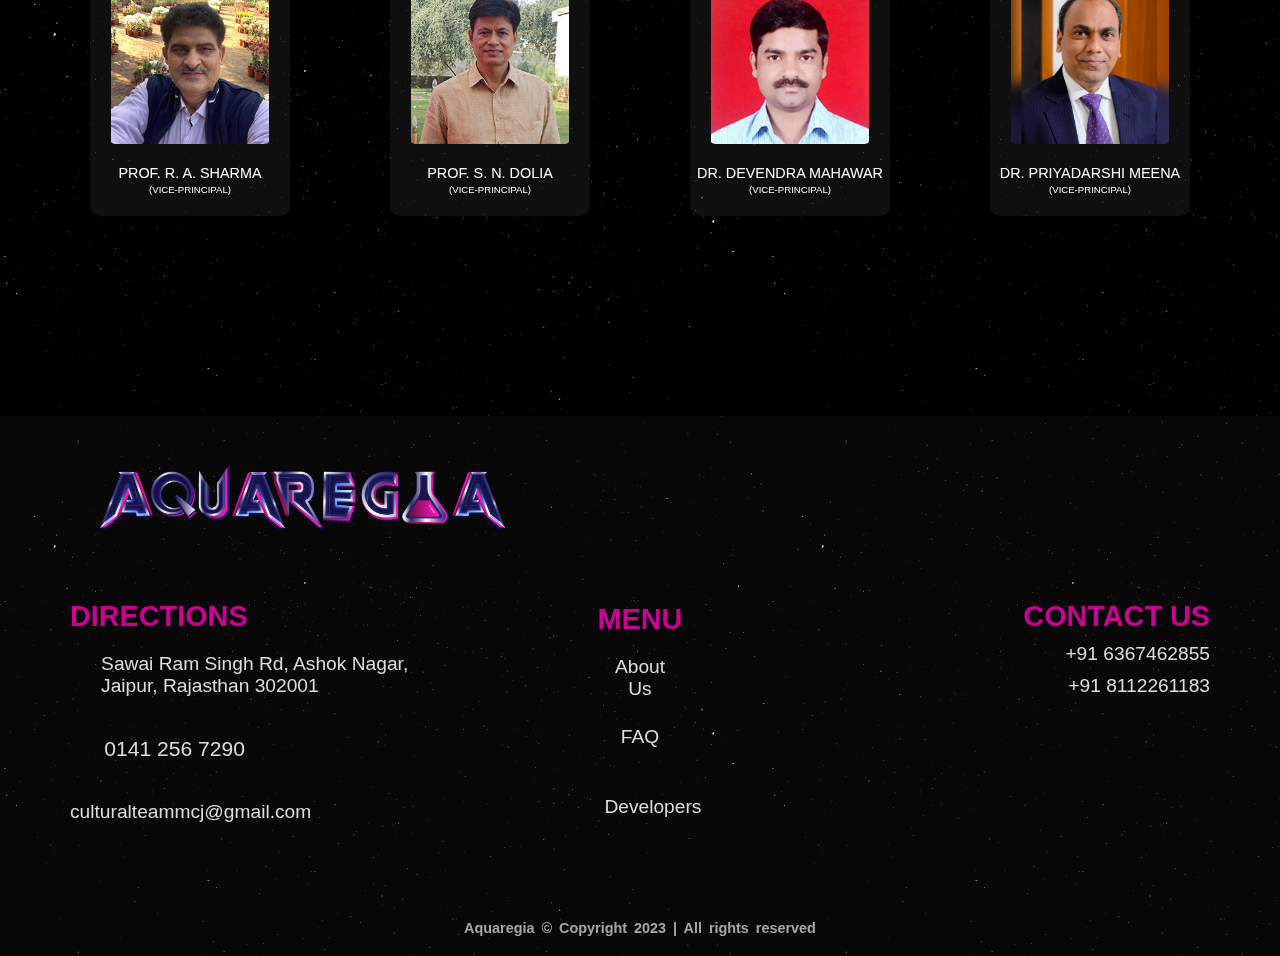
==== commit 398d4d2b: "Retrieved code from previously hacked github account" ====
--- a/index.html
+++ b/index.html
@@ -7,12 +7,11 @@
     <meta name="viewport" content="width=device-width, initial-scale=1.0, user-scalable=no">
     <meta name="theme-color" content="black">
     <title>Aquaregia'23</title>
-    <link rel="icon" type="image/x-icon" href="faviconjpground.png">
+    <link rel="icon" type="image/x-icon" href="flask.png">
  
     <!-- stylesheet -->
     <link rel="stylesheet" href="style.css">
     <link rel="stylesheet" href="nav-footer.css">
-
     <!-- fontawesome -->
     <link rel="stylesheet" href="https://use.fontawesome.com/releases/v5.15.4/css/all.css"
         integrity="sha384-DyZ88mC6Up2uqS4h/KRgHuoeGwBcD4Ng9SiP4dIRy0EXTlnuz47vAwmeGwVChigm" crossorigin="anonymous" />
@@ -26,14 +25,12 @@
 </head>
 
 <body>
-    <div class="bodybackground" id="bodybackground"></div>
-
-    <header>
+
+      <header>
         <div id="preloader">
             <div id="infinity-logo"></div>
         </div>
-
-        <!-- navbar section stars from here -->
+       <!-- navbar section stars from here -->
         <nav id=navBar>
             <div class="logo"><a href="index.html"><img src="Aquaregia_logo3.png" alt=""></a></div>
             <div class="tabs">
@@ -59,30 +56,14 @@
 
             </div>
         </nav><!-- navbar section ends here -->
-        <!-- mobile  toggle menu -->
-        <div>
-            <ul class="tabs_button2" id="tabs_button2">
-                <a href="index.html"><li class="tabsbuttonclass" id="homeformobilenav">Home</li></a>
-                <a href="events.html"><li class="tabsbuttonclass" id="eventsformobilenav">Events</li></a>
-                <a href=""><li class="tabsbuttonclass" id="sponsorsformobilenav">Sponsors</li></a>
-                <a href=""><li class="tabsbuttonclass" id="teamformobilenav">Team</li></a>
-                <a href="FAQs.html"><li class="tabsbuttonclass" id="faqsformobilenav">FAQs</li></a>
-
-                <div class="loginbtndiv">
-                    <a href="login.html"><button class="loginbtnformobilenav">Login</button></a>
-                </div>
-
-            </ul>
-        </div>
-        <!-- mobile  toggle menu ends here-->
     </header> <!-- header ends here -->
     <main>
         <!-- Aquaregia title starts -->
-        <div class="aquaregiaTitleContainer">
+        <div class="aquaregiaTitleContainer" id="aquaregiaTitleContainer">
             <span id="aquaregiaTitle" >Aquaregia</span>
             <span id="toInfinity" >To Infinity</span>
             <div class="book-slot-btn-container">
-            <button id="bookSlotBtn">BOOK YOUR SLOT</button></div>
+                <a href="events.html"><button id="bookSlotBtn">BOOK YOUR SLOT</button></a></div>
         </div> <!-- Aquaregia title ends here -->
 
 
@@ -91,8 +72,7 @@
 
             <div id="bigFlex">
                 <div id="flex1" >
-                    <div id="infoCircle1"><span>100K+</span>
-                        <p>FOOTFALLS</p>
+                    <div id="infoCircle1">
                     </div>
                 </div>
                 <div id="flex2" >
@@ -107,13 +87,13 @@
             <!-- about gola -->
             <div id="about">
                 <div id="aboutCircle"><span>ABOUT</span>
-                    <p>"We think that it is about legacy; it is about moments." Thomso has carried this legacy for the
-                        last 40 years, and to boot that, with such exponential growth, is not ordinary. Pride of IIT
-                        Roorkee and North India, Thomso, has always kept its promise to surpass every expectation. This
-                        startling fest's outreach has been so vibrant that the Govt. of Uttarakhand designated Thomso as
-                        the "Annual Cultural Festival of Uttarakhand" in 2005. Electrifying the crowd's spirits to new
-                        highs, the fest is committed to giving budding artists from all over the country a perfect
-                        platform.</p>
+                    <p>"University Maharaja College Jaipur brings you the biggest annual cultural fest of Jaipur AQUAREGIA. 
+
+                        It all started when a bunch of students realised that there's more to college life than textbooks. The AQUAREGIA came into existence following that legacy we are here with AQUAREGIA-2023 with theme Infinity and Beyond, the stage to realise your true potential, the stage to showcase that you're the best. 
+                        
+                        See you on 6th & 7th February 2023 at AQUAREGIA.
+                        "
+                        </p>
                 </div>
             </div><!-- about gola -->
 
@@ -123,18 +103,17 @@
 
         <div class="two-Lines-About-Aquaregia-Theme-Container">
             <div class="two-Lines-Sub-Div">
-                <div class="two-Lines-Sub-Div-Logo">LOGO</div>
+                <div class="two-Lines-Sub-Div-Logo"><img src="Aquaregia_logo3.png" alt=""></div>
                 <div class="two-Lines-Sub-Div-Description-main-div">
                     <p id="two-Lines-Sub-Div-Title">To Infinity</p>
-                    <p id="two-Lines-Sub-Div-Description">Lorem ipsum, dolor sit amet consectetur adipisicing elit. Quo,
-                        in hic eum odit omnis delectus illo fugiat perspiciatis totam debitis ducimus, quibusdam
-                        explicabo aperiam saepe error voluptate praesentium consequatur natus ut harum aspernatur?
-                        Consectetur, sed reiciendis nemo adipisci, optio doloribus possimus unde consequuntur repellat
-                        officia vel dicta eveniet quae earum. Lorem ipsum dolor, sit amet consectetur adipisicing elit.
-                        Sunt, iste eius. Excepturi, possimus nam, non expedita natus voluptatem inventore laborum
-                        mollitia dolorum neque optio repellat laudantium. Rem autem numquam ipsa.</p>
+                    <p id="two-Lines-Sub-Div-Description">The race to become the best starts when you step out of your comfort zone.  It's time to travel beyond your closed sphere and explore the world with endless possibilities. AQUAREGIA brings that world to you , so you can unleash yourself and become the best version of yourself. The 2 days of infinite fun and memories. Let's travel to Infinity and beyond…
+
+                        <br>
+                            Do you dare to leap?
+                        
+                        </p>
                     <ul id="two-Lines-Sub-Div-ul">
-                        <li id="two-Lines-Sub-Div-li1">14-16 OCTOBER</li>
+                        <li id="two-Lines-Sub-Div-li1">6-7 FEBRUARY</li>
                         <li id="two-Lines-Sub-Div-li2">Aquaregia'23</li>
                         <li id="two-Lines-Sub-Div-li3">MAHARAJA COLLEGE</li>
                     </ul>
@@ -142,9 +121,90 @@
             </div> <!-- two-Lines-Sub-Div -->
         </div> <!-- two-Lines-About-Aquaregia-Theme-Container -->
  
+
+         <!-- ################################################ ORGANIZING COMMITTEE ################################################## -->
+            <!-- for category heading -->
+            <article class="category-heading one-heading">ORGANISING COMMITTEE</article>
+            <div class="category-container">
+
+                <div class="profile-card" data-tilt-glare data-tilt-max-glare="0.1">
+                    <div class="dp"><img src="teacher photos/sk-gupta-sir.jpg" alt=""></div>
+                    <div class="info">
+                        <p class="name">PROF. S. K. GUPTA</p>
+                        <p class="fest-post">(PATRON)</p>
+                    </div>
+                </div>
+
+
+                <div class="profile-card" data-tilt-glare data-tilt-max-glare="0.1">
+                    <div class="dp "><img src="teacher photos/rk-meena-sir.jpg" alt=""></div>
+                    <div class="info">
+                        <p class="name">DR. RISHIKESH MEENA</p>
+                        <p class="fest-post">(CONVENER)</p>
+                    </div>
+                </div>
+
+                <div class="profile-card" data-tilt-glare data-tilt-max-glare="0.1">
+                    <div class="dp"><img src="teacher photos/deepa-ma'am.jpg" alt=""></div>
+                    <div class="info">
+                        <p class="name">DR. DEEPA MORDIA</p>
+                        <p class="fest-post">(CO-CONVENER)</p>
+                    </div>
+                </div>
+
+            <div class="profile-card" data-tilt-glare data-tilt-max-glare="0.1">
+                <div class="dp"><img src="teacher photos/pravin-sir.jpg" alt=""></div>
+                <div class="info">
+
+                    <p class="name">DR. PRAVIN GARG</p>
+                    <p class="fest-post">(CO-CONVENER)</p>
+                </div>
+            </div>
+        </div>
+ <!-- ################################################organising secrataries ################################################## -->
+             <!-- for category heading -->
+             <article class="category-heading">ORGANIZING SECRATARIES</article>
+             <div class="category-container">
+ 
+                 <div class="profile-card" data-tilt-glare data-tilt-max-glare="0.1">   
+                     <div class="dp"><img src="teacher photos/ra-sharma-sir.jpg" alt=""></div>
+                     <div class="info">
+
+                         <p class="name">PROF. R. A. SHARMA</p>
+                         <p class="fest-post">(VICE-PRINCIPAL)</p>
+                     </div>
+                 </div>
+ 
+ 
+                 <div class="profile-card" data-tilt-glare data-tilt-max-glare="0.1">
+                     <div class="dp "><img src="teacher photos/sn-dolia-sir.jpg" alt=""></div>
+                     <div class="info">
+                         <p class="name">PROF. S. N. DOLIA</p>
+                         <p class="fest-post">(VICE-PRINCIPAL)</p>
+                     </div>
+                 </div>
+
+                 <div class="profile-card" data-tilt-glare data-tilt-max-glare="0.1">
+                    <div class="dp "><img src="teacher photos/dv-mahawar-sir.jpg" alt=""></div>
+                    <div class="info">
+                        <p class="name">DR. DEVENDRA MAHAWAR</p>
+                        <p class="fest-post">(VICE-PRINCIPAL)</p>
+                    </div>
+                </div>
+                <div class="profile-card" data-tilt-glare data-tilt-max-glare="0.1">
+                    <div class="dp "><img src="teacher photos/pd-meena-sir.jpg" alt=""></div>
+                    <div class="info">
+                        <p class="name">DR. PRIYADARSHI MEENA</p>
+                        <p class="fest-post">(VICE-PRINCIPAL)</p>
+                    </div>
+                </div>
+
+
+             </div>
+             
     </main>
-    <!-- footer stars from here -->
     <footer>
+        <!-- footer stars from here -->
         <button class="fas" id="backtotopbutton" onclick="scrolltoTopfunction()">
             <!-- &#8593;-->
         </button>
@@ -214,13 +274,12 @@
         </div>
         </div>
     </footer> <!-- footer ends from here -->
-
+   
 </body>
 <script src="script.js"></script>
-
+<script src="https://cdn.jsdelivr.net/npm/swiper@8/swiper-bundle.min.js"></script>
 <script>
     AOS.init();
-  
 </script>
 
 
--- a/style.css
+++ b/style.css
@@ -1,3 +1,15 @@
+@font-face {
+    font-family: cmFont;
+    src: url(CmFont-BWVm5.ttf);
+}
+@font-face {
+    font-family: space;
+    src: url(SpaceMavericks-qZo91.ttf);
+}
+@font-face {
+    font-family: spaceFrig;
+    src: url(SpaceFrigate-KVdW.ttf);
+}
 * {
     box-sizing: border-box;
     margin: 0;
@@ -34,24 +46,17 @@
 }
 
 body {
-    z-index: 1;
-    background-color: rgba(0, 0, 0, 0.034);
+    background-color: white;
     overflow-x: hidden;
+    background-image: url(Stars-background-dark.svg);
     background-size: 60%;
-    position: relative;
-    height: 100%;
-}
-.bodybackground{
-    position: absolute;
-    left: 0px;
-    top: 0px;
-    background-color: rgb(0, 0, 0);
-    z-index: -1;
-    width: 100%;
-    height: 100%;
-    background-image: url(Stars-background-dark-png.png);
-    background-size: 100%;
-}
+}
+#home{
+    background-color: white;
+    color: black;
+    border-radius: 20px;
+}
+
  #preloader {
     background-color: black;
     height: 100%;
@@ -68,10 +73,8 @@
     background-size: 100%;
     background-repeat: no-repeat;
     background-position: center ;
-    /* mix-blend-mode: difference; */
     width: 100px;
     height: 100px;
-    
 }
 
 /* after clicking hamburger icon scrolling will disable */
@@ -79,95 +82,6 @@
     overflow: hidden;
 }
 /* after clicking hamburger icon scrolling will disable */
-
-#navBar {
-    display: flex;
-    flex-direction: row;
-    height: 80px;
-}
-.logo {
-    width: 20%;
-    display: flex;
-    align-items: center;
-    justify-content: center;
-    font-size: 4rem;
-    font-family: Whitney, -apple-system, BlinkMacSystemFont, Segoe UI, Roboto, Helvetica, Arial, sans-serif;
-    font-weight: 600;
-    color: white;
-}
-
-.tabs {
-    background-color: transparent;
-    width: 80%;
-    height: 100%;
-}
-.tabs_button {
-    display: flex;
-    align-items: center;
-    justify-content: space-around;
-    text-align: center;
-    height: 100%;
-    background-color: transparent;
-    text-decoration: none;
-    list-style: none;
-    font-size: 2rem;
-    font-family: Whitney, -apple-system, BlinkMacSystemFont, Segoe UI, Roboto, Helvetica, Arial, sans-serif;
-    cursor: pointer;
-    color: white;
-}
-.tabs_button a{
-    text-decoration: none;
-    color: white;
-}
-.tabs_button2 a{
-    text-decoration: none;
-    color: white;
-}
-.tabs_button2 {
-    display: none;
-}
-
-.tabs_button li {
-    padding: 5px 15px;
-    background-color: transparent;
-    height: 40px;
-    width: 100px;
-    text-align: center;
-    display: flex;
-    align-items: center;
-    justify-content: center;
-}
-
-#home{
-    background-color: white;
-    color: black;
-    border-radius: 20px;
-}
-.tabs_button li:hover {
-    background-color: white;
-    color: black;
-    border-radius: 20px;
-}
-.tabs_button2 li:hover {
-    background-color: #ddd;
-    color: black;
-    border-radius: 20px;
-}
-
-.loginbtn {
-    font-size: 2rem;
-    border: 2px solid white;
-    border-radius: 20px;
-    height: 40px;
-    width: 150px;
-    color: white;
-    background-color: transparent;
-}
-
-.loginbtn:hover {
-    background-color: white;
-    color: black;
-}
 
 .aquaregiaTitleContainer {
     display: flex;
@@ -180,16 +94,17 @@
     background-size: 100%;
     background-position: center;
     mix-blend-mode:lighten;
-    position: relative;
 }
 
 #aquaregiaTitle {
     font-size: 10rem;
     color: white;
     font-weight: 800;
-    mix-blend-mode: difference;
+    mix-blend-mode: exclusion;
+
     
 }
+
 
 #toInfinity {
     font-size: 3rem;
@@ -197,11 +112,10 @@
     color: white;
     mix-blend-mode: difference;
 }
-
 .book-slot-btn-container{
     position: absolute;
     bottom: 0;
-    height: 200px;
+    height: 250px;
     width: 100%;
     display: flex;
     align-items: center;
@@ -219,12 +133,14 @@
     font-weight: 600;
     mix-blend-mode: difference;
 }
+#bookSlotBtn a{
+    text-decoration: none;
+}
 
 #bookSlotBtn:hover {
     background-color: white;
     color: black;
     transform: scale(1.05);
-
 }
 
 .aboutMainContainer {
@@ -233,16 +149,12 @@
     height: 800px;
     display: flex;
 }
-
-
 
 #bigFlex {
     display: flex;
     flex-direction: column;
     width: 40%;
     height: 100%;
-
-
 }
 
 #flex1,
@@ -262,13 +174,11 @@
     z-index: 99;
 }
 
-
 #infoCircle1{
-    background-image: url(redPlanet\ \(2\).svg);
+    background-image: url(redPlanet.svg);
     background-position: center;
     background-size: 103%;
     background-repeat: no-repeat;
-    /* border: 10px solid black; */
 }
 #infoCircle2{
     background-image: url(bluePlanet.svg);
@@ -282,7 +192,6 @@
     background-position: center;
     background-size: 120%;
     background-repeat: no-repeat;
-    /* border: 10px solid rgb(229, 0, 0); */
 }
 #infoCircle1 ,
 #infoCircle2 ,
@@ -311,23 +220,23 @@
     transform:translate(-10px,10px);
     transition-duration: .5s;
 
-}
-#infoCircle1 span,
-#infoCircle2 span,
-#infoCircle3  span{
-    font-size: 4rem;
-    font-weight: 700;
-    color: white;
-}
-#infoCircle1 p,
-#infoCircle2 p,
-#infoCircle3 p{
-    font-size: 3rem;
-    letter-spacing: 3px;
-    font-weight: 500;
-    color: white;
-}
-
+    }
+    #infoCircle1 span,
+    #infoCircle2 span,
+    #infoCircle3  span{
+        font-size: 4rem;
+        font-weight: 700;
+        color: white;
+        font-family: spaceFrig;
+    }
+    #infoCircle1 p,
+    #infoCircle2 p,
+    #infoCircle3 p{
+        font-size: 3rem;
+        letter-spacing: 3px;
+        font-weight: 500;
+        color: white;
+    }
 #about {
     width: 80%;
     height: 100%;
@@ -336,9 +245,7 @@
     justify-content: center;
 
 }
-
 #aboutCircle {
-   
     height: 900px;
     width: 900px;
     border-radius: 50%;
@@ -350,15 +257,28 @@
     position: relative;
     text-align: center;
 }
+#aboutCircle p{
+    display: flex;
+    align-items: center;
+    justify-content: center;
+    text-align: center;
+    margin-bottom: 100px;
+    width: 55%;
+    font-size: 1.6rem;
+    color: #d8becb;
+    font-weight: 300;
+    letter-spacing: 3px;
+}
 
 #aboutCircle:hover{
     transform: scale(1.1);
     transition-duration: .5s;
+    
 }
 #aboutCircle::before{
     content:"";
     height:100%;
-    width:100%;
+    width: 900px;
     border-radius: 50%;
     transition-duration: .5s;
     position: absolute;
@@ -367,7 +287,6 @@
     background-position: center;
     background-size: cover;
     background-repeat: no-repeat;
-
 }
 
 @keyframes blackHoleSpin{
@@ -382,150 +301,77 @@
     transform: scale(1.1);
     transition-duration: .5s;
     rotate: -2deg;
-        animation: blackHoleSpin 400s linear infinite;
+        animation: blackHoleSpin 300s linear infinite;
     animation-fill-mode: forwards;
 }
 #aboutCircle span{ 
-    font-size: 4rem;
+    font-size: 5rem ;
     font-weight: 800;
-    color: white;
-
+    color: #ffe1fd;
+    margin-bottom: 50px;
     letter-spacing: 10px;
-}
-#aboutCircle p{
-    font-size: 1.6rem;
-    margin-bottom: 60px;
-    color: white;
-    font-weight: 100;
-    letter-spacing: 3px;
-    width: 50%;
- }
-
-.majorAttractionsMaincontainer{
-    width: 100%;
-    height: fit-content;
-    margin-top: 200px;
-    padding-right: 40px;
-}
-
-#major-attraction-smallnavbar::-webkit-scrollbar{
-    display: none;
-}
-#navbar-tabs::-webkit-scrollbar{
-    display: none;
-}
-#major-attraction-smallnavbar{
-    scrollbar-width: none;
-    -ms-overflow-style: none;
-}
-#navbar-tabs{
-    display: flex;
-    align-items: center;
-    justify-content: space-evenly;
-    list-style: none;
-
-    scrollbar-width: none;
-    -ms-overflow-style: none;
-}
-#navbar-tabs li{
-    font-size: 2.5rem;
-    color: white;
-    font-weight: 200;
-    padding: 2px 15px;
-    cursor: pointer;
-    border: 1px solid transparent;
-    border-radius: 0;
-}
-#navbar-tabs li:hover{
-    border: 1px solid white;
-    color: white;
-
-}
-
-
-#attraction-slider{
-margin-top: 34px;
-    height: 100%;
-    display: flex;
-    align-items: center;
-    justify-content: space-evenly;
-    overflow-x: scroll;
-    gap: 30px;
-    scroll-snap-type: x mandatory;
-    scrollbar-width: none;
-    -ms-overflow-style: none;
-}
-
-.image-div{
-   width: fit-content;
-   height: fit-content;
-   scroll-snap-align: start;
-}
-.image-div img{
-    height: 300px;
-    transition-duration: 0.3s;
-   
-}
-.image-div img:hover{
-    transform:scale(1.05);
-   
-}
-#attraction-slider::-webkit-scrollbar{
-    display: none;
-}
-.active-tab{
-    border: 1px solid white;
-    color: white;
-}
+    font-family: spaceFrig;
+    filter: drop-shadow(0px 0px 2px #ccae8a);
+}
+
+
 .two-Lines-About-Aquaregia-Theme-Container{
     margin-top: 200px;
-  
     height: fit-content;
     display: flex;
     align-items: center;
     justify-content: center;
     width: 100%;
+
 }
 .two-Lines-Sub-Div{
-    width: 80%;
-    height: 350px;
+    width: 70%;
+    height: fit-content;
     border-radius: 20px;
     background-image: url(pawel-czerwinski-W10XfpqLu4Y-unsplash.jpg);
     background-size: cover;
     background-position: center;
     display: flex;
-
+    overflow: hidden;
 }
 .two-Lines-Sub-Div-Logo{
-    width: 30%;
+    width: 350px;
+    height: 350px;
     font-size: 5rem;
     display: flex;
     align-items: center;
     justify-content: center;
     color: white;
+    background-color: transparent;
+    /* border: 2px solid rgb(57, 57, 57); */
+    border-top-left-radius: 20px;
+    border-bottom-left-radius: 20px;
+}
+.two-Lines-Sub-Div-Logo img{
+    width: 100%;
 }
 .two-Lines-Sub-Div-Description-main-div{
     width: 60%;
     display: flex;
     flex-direction: column;
     justify-content: space-between;
-    padding-right: 20px;
     padding-bottom: 20px;
-   
+    padding-left: 70px;
 
 }
 #two-Lines-Sub-Div-Title{
     font-size: 6rem;
     width: 100%;
     color: white;
-    font-weight: 600;
+    font-weight: 500;
    font-family:Impact, Haettenschweiler, 'Arial Narrow Bold', sans-serif;
    letter-spacing: 10px;
   
 }
 #two-Lines-Sub-Div-Description{
-    font-size: 1.8rem;
-    color: white;
+    font-size: 2rem;
+    color: white;
+    text-align: justify;
 }
 #two-Lines-Sub-Div-ul{
     list-style: none;
@@ -535,7 +381,7 @@
     justify-content: space-between;
     font-weight:700;
     width: 100%;
-    height: 50px;
+    height: fit-content;
     align-items: center;
 }
 #two-Lines-Sub-Div-ul li{
@@ -550,42 +396,75 @@
 #two-Lines-Sub-Div-li2{
     border-left: 2px solid white;
     border-right: 2px solid white;
-      padding: 0px 40px;
-}
-
-.hamburger{
-    display: none;
-}
-
-
-
-#backtotopbutton{
-    display: none;
-    position: fixed;
-    right: 20px;
-    bottom: 20px;
-    border-radius: 50%;
-    border: none; 
-    width: 8.5rem;
-    height:8.5rem;
+    padding: 0px 40px;
+}
+
+.category-heading{
+    width: 100%;
+    text-align: center;
     font-size: 3rem;
-    cursor: pointer;
-    color: white;
+    color: white;
+    font-weight: 500;
+    margin:150px 0px 50px 0;
+    letter-spacing: 2px;
+    /* font-family: fastHand; */
+}
+.category-container{
+    height: fit-content;
+    width: 100%;
+    display: flex;
+    flex-direction: row;
+    align-items: center;
+    justify-content: center;
+    flex-wrap: wrap;
+    gap: 100px;
+}
+.profile-card{
+    display: flex;
+    flex-direction:column;
+    align-items: center;
+    justify-content: center;
+    width: 200px;
+    height: 250px;
+    background-color: rgba(33, 33, 33, 0.467);
+    padding:20px 0px;
+    transform-style: preserve-3d;
+    border-radius: 10px;
+    gap: 20px;  
+}
+.dp{
+    height: 100%;
+    width: 80%;
     background-color: transparent;
-    background-image: url(rocket-icon.svg);
-    background-size: contain;
-    font-family: Whitney, -apple-system, BlinkMacSystemFont, Segoe UI, Roboto, Helvetica, Arial, sans-serif;
-    -webkit-font-smoothing: antialiased;
-    /* box-shadow: 0px 5px 10px rgba(0, 0, 0, 0.585) ; */
-    filter: drop-shadow(5px 10px 1px black);
-    z-index: 101;
-    text-align: center;
-    transition: all .4s;
+    border-radius: 5px;
+    overflow: hidden;   
+    display: flex;
+    align-items: center;
+    justify-content: center;
     
 }
-
-#backtotopbutton:hover{
-    transform: translate(0px,-20px);
+.dp img{
+    height: 100%;
+}
+.info{
+    display: flex;
+    flex-direction: column;
+    height: 20%;
+    width: 100%;
+    align-items: center;
+    justify-content: space-around;
+    transform: translateZ(0px);
+}
+
+
+.name{
+    color: white;
+    font-size: 1.5rem;
+}
+
+.fest-post{
+    color: white;
+    font-size: 1rem;
 }
 .major-attraction-title-for-mobile-div{
     width: 100%;
@@ -605,34 +484,15 @@
     html {
         font-size: 60%;
     }
-    .bar1{
-        -webkit-animation: slideranimation 20s ease-in-out infinite alternate;
-        animation: slideranimation 20s ease-in-out infinite alternate;
-    }
-    .bar2{
-        -webkit-animation: slideranimation2 20s ease-in-out infinite alternate;
-        animation: slideranimation2 20s ease-in-out infinite alternate;
-    }
-    @keyframes slideranimation2 {
-        0% {
-            -webkit-transform: translateX(0);
-            transform: translateX(0);
-        }
-        100% {
-            -webkit-transform: translateX(-35%);
-            transform: translateX(-35%);
-        }
-    }
-    @keyframes slideranimation {
-        0% {
-            -webkit-transform: translateX(-35%);
-            transform: translateX(-35%);
-        }
-        100% {
-            -webkit-transform: translateX(0);
-            transform: translateX(0);
-        }
-    }
+}
+@media screen and (max-width:1450px) {
+    html {
+        font-size: 60%;
+    }
+.two-Lines-Sub-Div{
+    width: 80%;
+}    
+    
 }
 
 @media screen and (max-width:1200px) {
@@ -640,24 +500,10 @@
         font-size: 60%;
     }
    
-    #navbar-tabs{
-        display: flex;
-        align-items: center;
-        justify-content: center;
-        list-style: none;
-        gap: 15px;
-
-    }
     .two-Lines-Sub-Div{
-        height: 400px;
-    }
-    .coordinators-heading-text{
-        color: white;
-        font-size: 2.5rem;
-        font-weight: 600;
-        width: 70%;
+        width: 95%;
+    }  
     
-    }
     
 }
 
@@ -665,136 +511,7 @@
     html {
         font-size: 55%;
     }
-    #navBar{
-       position: relative;
-    }
-    .hamburger{
-        /* display: block; */
-        position: absolute;
-        top: 0;
-        right: 0;
-        width: 10%;
-        height: 100%;
-        display: flex;
-        align-items: center;
-        justify-content: center;
-        z-index: 9999;
-    }
-    #hamburger-button{
-        font-size: 3rem;
-        font-weight: 800;
-        width: 4.5rem;
-        height: 3.5rem;
-        background-color: transparent;
-
-        border: none;
-        display: flex;
-        flex-direction: column;
-        align-items: center;
-        justify-content: space-between;
-    }
-    .burger-bar{
-        width: 100%;
-        height:5px;
-        background-color: white;
-        border-radius: 0px;
-        transition-duration: .3s;
-    }
-    .hamburger-animation1{
-        transform: rotate(45deg);
-        transition-duration: .3s;
-        transform-origin: left;
-        background-color: white;
-    }
-    .hamburger-animation2{
-        width: 0;
-        background-color: white;
-        
-    }
-    .hamburger-animation3{
-        transform: rotateZ(-45deg);
-        transform-origin: left;
-        transition-duration: .3s;
-        background-color: white;
-    
-    }
-    
- 
-
    
-   .tabs_button{
-    display: none;
-   }
-   .tabs_button2{
-    z-index: 999;
-    padding-top:100px;
-    height: 100%;
-    width: 100%;
-    position: fixed;
-    top: 0;
-    right: 0;
-    display: none;
-    background-color: black;
-    color: white;
-    text-decoration: none;
-    list-style: none;
-    font-size: 2rem;
-    cursor: pointer;
-    animation: dropdownlist .3s linear;
-    
-   }
-   @keyframes dropdownlist {
-    0% {
-        height: 0;
-    }
-    
-}
-   .show{
-    display: block;
-   }
- 
-   .tabsbuttonclass{
-    text-align: center;
-    height: 40px;
-    width: 100px;
-    margin: auto;
-    display: flex;
-    align-items: center;
-    justify-content: center;
-    margin-top: 30px;
-    color: white;
-    animation: tabsdelay .2s ease;
-    display: none;
-   }
-   @keyframes tabsdelay{
-    0%{
-    margin: -500px;
-    /* display: none; */
-   }
-}
-   .showmobiletabs{
-    display: flex;
-   }
-   .loginbtndiv{
-    margin-top: 30px;
-    width: 100%;
-    display: flex;
-    align-items: center;
-    justify-content: center;
-   }
-   .loginbtnformobilenav{
-    font-size: 2rem;
-    border: 2px solid white;
-    border-radius: 20px;
-    height: 40px;
-    width: 150px;
-    background-color: transparent;
-    color: white;
-   }
-   .loginbtnformobilenav:hover{
-    background-color: white;
-    color: black;
-   }
    #homeformobilenav{
     background-color: white;
     color: black;
@@ -838,108 +555,6 @@
     flex-direction: column;
     justify-content: flex-end;
     }
-    .footer-top{
-        flex-direction: column;
-        height: fit-content;
-    }
-    .aquaregia-details-container{
-        width: 100%;
-        height: fit-content;
-
-        gap: 20px;
-    }
-    .aquaregia-title-div{
-     
-        display: flex;
-        align-items: center;
-        justify-content: center;
-        height: fit-content;
-    }
-    .aquaregia-details-container i{
-        width: 50px;
-    }
-   
-    .aquaregia-title-div article,.aquaregia-title-div p{
-        width: 100%;
-
-        text-align: center;
-    }
-    .footer-tabs-container{
-        width: 100%;
-        height: fit-content;
-        padding: 20px 0px;
-        align-items: center;
-        justify-content: center;
-        order: 1;
-       
-    }
-    .footer-tabs-container ul{
-        padding: 20px 0px;
-        width: 100%;
-        flex-direction: row;
-        align-items: center;
-        justify-content: center;
-        padding:10px 0px;
-        gap: 50px;
-
-
-    }
-    .footer-tabs-container ul li{
-        width: fit-content;
-        margin: 0;
-    }
-    
-    .footer-tabs-container ul li a{
-        padding: 0;
-        width:fit-content;
-        height: fit-content;
-        text-align: center;
-    }
-    .footer-tabs-container ul .repeated-tabs{
-        display: none;
-        width: 0;
-    }
-    .footer-tabs-container ul li a:before{
-        width: 0px;
-        height: 0px;
-
-      
-    }
-    .social-media-container{
-        width: 100%;
-        height: fit-content;
-
-    }
-    .coordinators-container{
-
-        height: fit-content;
-        padding: 20px 0;
-    }
-    .coordinators-heading-text{
-        width: 100%;
-        height: fit-content;
-        text-align: center;
-    }
-    .coordinators-name{
-        width: 100%;
-        text-align: center;
-        font-weight: 700;
-
-    }
-    .number{
-        width: 100%;
-        text-align: center;
-        font-weight: 100;
-    }
-    .social-media-logo-container-mini{
-        padding: 20px 0;
-    }
-    .footer-bottom{
-        width: 100%;
-    }
-.social-media-heading-text{
-    display: none;
-}
 }
 
 @media screen and (max-width:768px) {
@@ -954,6 +569,26 @@
         width: 100%;
         height:800px;
         position: relative;
+    }
+    #aboutCircle:hover{
+        transform: scale(1);
+        transition-duration: .5s;
+        
+    }
+    #aboutCircle:hover::before{
+        transform: scale(0);
+        transition-duration: .5s;
+        rotate: 0deg;
+            animation: blackHoleSpin 300s linear infinite;
+        animation-fill-mode: forwards;
+    }
+    @keyframes blackHoleSpin{
+        0%{
+            transform:  rotate(0deg);
+        }
+        100%{
+            transform: rotate(0deg);
+        }
     }
     .aquaregiaTitleContainer {
         background-size: 100vh;
@@ -965,16 +600,13 @@
         height: fit-content;
         width: 100%;
     }
-    #aboutCircle {
-   position: absolute;
-        height: 650px;
-        width: 650px;
-        left: -260px;
-        padding-left: 200px;
-        padding-right: 50px;
-
-
-    }
+    #aboutCircle span{
+        font-size: 5.5rem;
+}
+    #aboutCircle p{
+        width: 75%;
+        font-size: 2rem;
+}
     #bigFlex {
         display: flex;
         flex-direction: column;
@@ -985,39 +617,41 @@
     #flex1,#flex2,#flex3{
         height: 33.33%;
         width: 100%;
-        overflow: hidden;
+        /* overflow: hidden; */
+        display: flex;
+        align-items: center;
+        justify-content: center;
+        margin-top: 30px;
        
     }
    
    
     
-    #infoCircle1 ,
-    #infoCircle3{
-        margin-left: 550px;
-        padding-right: 90px;
-    }
-    #infoCircle2{
-        margin-right: 550px;
-        padding-left: 90px;
-    }
-    #infoCircle1 ,
-    #infoCircle2 ,
-    #infoCircle3{
-    height: 300px;
-    width: 300px;
-}
+    #infoCircle1 {
+            position:relative;
+            right: 130px;
+
+    }
+    #infoCircle2 {
+        position:relative;
+        left: 140px; 
+    }
+    #infoCircle3 {
+        position:relative;
+        right: 100px;
+
+    }
+    .two-Lines-Sub-Div-Logo{
+        border-radius: 0;
+    }
     .two-Lines-Sub-Div{
-    height: 600px;
+        width: 350px;
+    height: fit-content;
     flex-direction: column;
     align-items: center;
     justify-content: space-between;
     }
-    .two-Lines-Sub-Div-Logo{
-        height: 30%;
-        width: 100%;
-    }
     .two-Lines-Sub-Div-Description-main-div{
-        height: 70%;
         width: 100%;
         padding: 40px;
         
@@ -1032,6 +666,7 @@
         flex-direction: column;
         height: fit-content;
         gap: 10px;
+        padding-top: 50px;
     }
     #two-Lines-Sub-Div-ul #two-Lines-Sub-Div-li2{
         border: none;
@@ -1046,58 +681,17 @@
         width: fit-content;
         overflow: scroll;
     }
-    #infoCircle1 ,
-    #infoCircle3{
-        margin-left: 500px;
-        padding-right: 150px;
-    }
-    #infoCircle2{
-        margin-right: 500px;
-        padding-left: 150px;
-    }
-    #asteroid{
-        background-image: url(asteroid.png);
-        /* background-color: red; */
-        background-size: contain;
-        height: 50px;
-        width: 50px;
-        margin-right: -100px;
-        position: absolute;
-        right: 0;
-        top: 400px;
-        /* filter: blur(2px); */
+   
     
-        animation: asteroid 5s infinite linear;
-    
-    }
-    @keyframes  asteroid{
-    
-        25%{
-            transform: translate(-40vw) rotate(-100deg) translateY(-20px);
-        }
-        
-        50%{
-            transform: translate(-80vw) rotate(100deg) translateY(10px);
-    
-        }
-        
-        75%{
-            transform: translate(-120vw) rotate(-30deg) translateY(20px);
-        }
-    
-        100%{
-            transform: translate(-160vw) rotate(-200deg) translateY(-10px);
-        }
-       
-    }
-    .footer-container{
-        padding: 20px;
-    }
-    .footer-bottom{
-        padding: 30px 0;
-    }
-}
-
+}
+
+@media screen and (max-width:650px) {
+    #aboutCircle p{
+        width: 85%;
+        font-size: 2rem;
+}
+
+}
 @media screen and (max-width:500px) {
     html {
         font-size: 45%;
@@ -1125,90 +719,48 @@
         width: 100%;
         overflow: scroll;
     }
-    #navBar{
-        padding: 0px 20px;
-    }
-    #hamburger{
-        margin-right:20px ;
-    }
-    #navbar-tabs{
-        width: 100%;
-        justify-content: flex-start;
-        gap: 40px;
-        overflow: scroll;
-
-    }
+  
     .aboutMainContainer {
         margin-top: 100px;
     }
-    #aboutCircle{
-        width: 650px;
-        height: 650px;
-        padding: 0;
-        padding-left: 200px;
-        padding-right: 50px;
-        /* padding-bottom: 200px; */
-        /* padding-top: 200px; */
-    }
+   
     .majorAttractionsMaincontainer{
         margin-top: 50px;
     }
     .two-Lines-Sub-Div{
-        height: 700px;
         background-image: url(pawel-czerwinski-W10XfpqLu4Y-unsplash.jpg);
         background-size: cover;
         background-position: center;
     }
-    .social-media-container{
+    .two-Lines-Sub-Div-Description-main-div{
+        height: fit-content;
+    }
+    #two-Lines-Sub-Div-Description{
+        height: fit-content;
         margin-top: 20px;
     }
-    .social-media-logo{
-        width: 50px;
-        height:50px;
-    }
-    .social-media-logo-container-mini{
-        margin-top: 20px;
-        padding: 0;
-
-    }
-    .footer-tabs-container{
-        margin-top: 20px;
-        padding: 0;
-    }
-#backtotopbutton{
-    width: 7.5rem;
-    height: 7.5rem;
-}
-.bar1{
-    -webkit-animation: slideranimation 50s ease-in-out infinite alternate;
-    animation: slideranimation 50s ease-in-out infinite alternate;
-}
-.bar2{
-    -webkit-animation: slideranimation2 50s ease-in-out infinite alternate;
-    animation: slideranimation2 50s ease-in-out infinite alternate;
-}
-@keyframes slideranimation2 {
-    0% {
-        -webkit-transform: translateX(0);
-        transform: translateX(0);
-    }
-    100% {
-        -webkit-transform: translateX(-90%);
-        transform: translateX(-90%);
-    }
-}
-@keyframes slideranimation {
-    0% {
-        -webkit-transform: translateX(-90%);
-        transform: translateX(-90%);
-    }
-    100% {
-        -webkit-transform: translateX(0);
-        transform: translateX(0);
-    }
-}
-}
-
+    .name{
+        color: white;
+        font-size: 2rem;
+    }
+    .fest-post{
+        color: white;
+        font-size: 1.3rem;
+    }
+    .category-container
+    {
+        padding:0px 20px;
+        gap: 50px;
+    }
+    .category-heading{   
+    font-size: 2.5rem;
+    margin:50px 0px;
+    }
+    .one-heading{
+        margin:100px 0px 50px 0px;
+    }
+
+}
 
 
 @media screen and (max-width:430px) {
@@ -1224,17 +776,16 @@
         margin-right: 400px;
         padding-left: 150px;
     }
+    #aboutCircle p{
+        width: 95%;
+
+    }
     .two-Lines-Sub-Div{
-        height: 700px;
-    }
-    #aboutCircle{
-        width: 600px;
-        height: 600px;
-        padding: 0;
-        padding-left: 200px;
-        padding-right:30px;
-        /* padding-bottom: 200px; */
-        /* padding-top: 200px; */
+        width: 300px;
+    }
+    .two-Lines-Sub-Div-Logo{
+        width: 300px;
+        height: 300px;
     }
 }
 
@@ -1242,46 +793,73 @@
     html {
         font-size: 43%;
     }
+    #aboutCircle p{
+        width: 95%;
+
+    }
     #infoCircle1 ,
     #infoCircle3{
-        margin-left: 400px;
-        padding-right: 250px;
+       right: 160px;
     }
     #infoCircle2{
-        margin-right: 400px;
-        padding-left: 250px;
+        left: 160px;
     }
     #aquaregiaTitle{
         font-size: 8rem;
     }
-    #navBar{
-        padding-left: 20px;
-    }
-    .hamburger{
-        margin-right: 20px;
-    }
-    .two-Lines-Sub-Div{
-        height: 800px;
-    }
+   
 }
 @media screen and (max-width:300px) {
     html {
         font-size: 40%;
     }
+   
+    #aquaregiaTitle{
+        font-size: 7rem;
+    }
+    .aquaregiaTitleContainer {
+        background-size: 200%;
+    }   
+    #toInfinity {
+    font-size: 2.2rem;
+    }
+    .book-slot-btn-container {
+        justify-content: center;
+        align-items: center;
+    }
+    #bookSlotBtn{
+        height: 30px;
+        font-size: 1.2rem;
+    }
     #aboutCircle{
-        width: 500px;
-        height: 500px;
-        padding-right: 0;
-        padding-left: 170px;
-        padding-bottom: 300px;
-        padding-top: 300px;
+        margin-left: 0;
+    }
+    #aboutCircle span {
+        margin-bottom: 21px;
+    }
+    #aboutCircle p {
+        width: 85%;
+        font-size: 1.7rem;
+    }
+    .two-Lines-Sub-Div{
+        width: 100%;
+    }
+    .two-Lines-Sub-Div-Logo{
+        width: 100%;
+    }
+    .two-Lines-Sub-Div{
+        width: 80%;
+    }
+    .two-Lines-Sub-Div-Logo{
+        width: 100%;
+        height: 250px;
+    }
+    .two-Lines-Sub-Div-Description-main-div{
+        width: 100%;
+        padding: 10px;
+        padding-bottom: 40px;
         
     }
-    .footer-tabs-container ul{
-        gap: 20px;
-    }
-   
-
 }
 @media screen and (max-height:650px) and (max-width:350px){
     .book-slot-btn-container{
